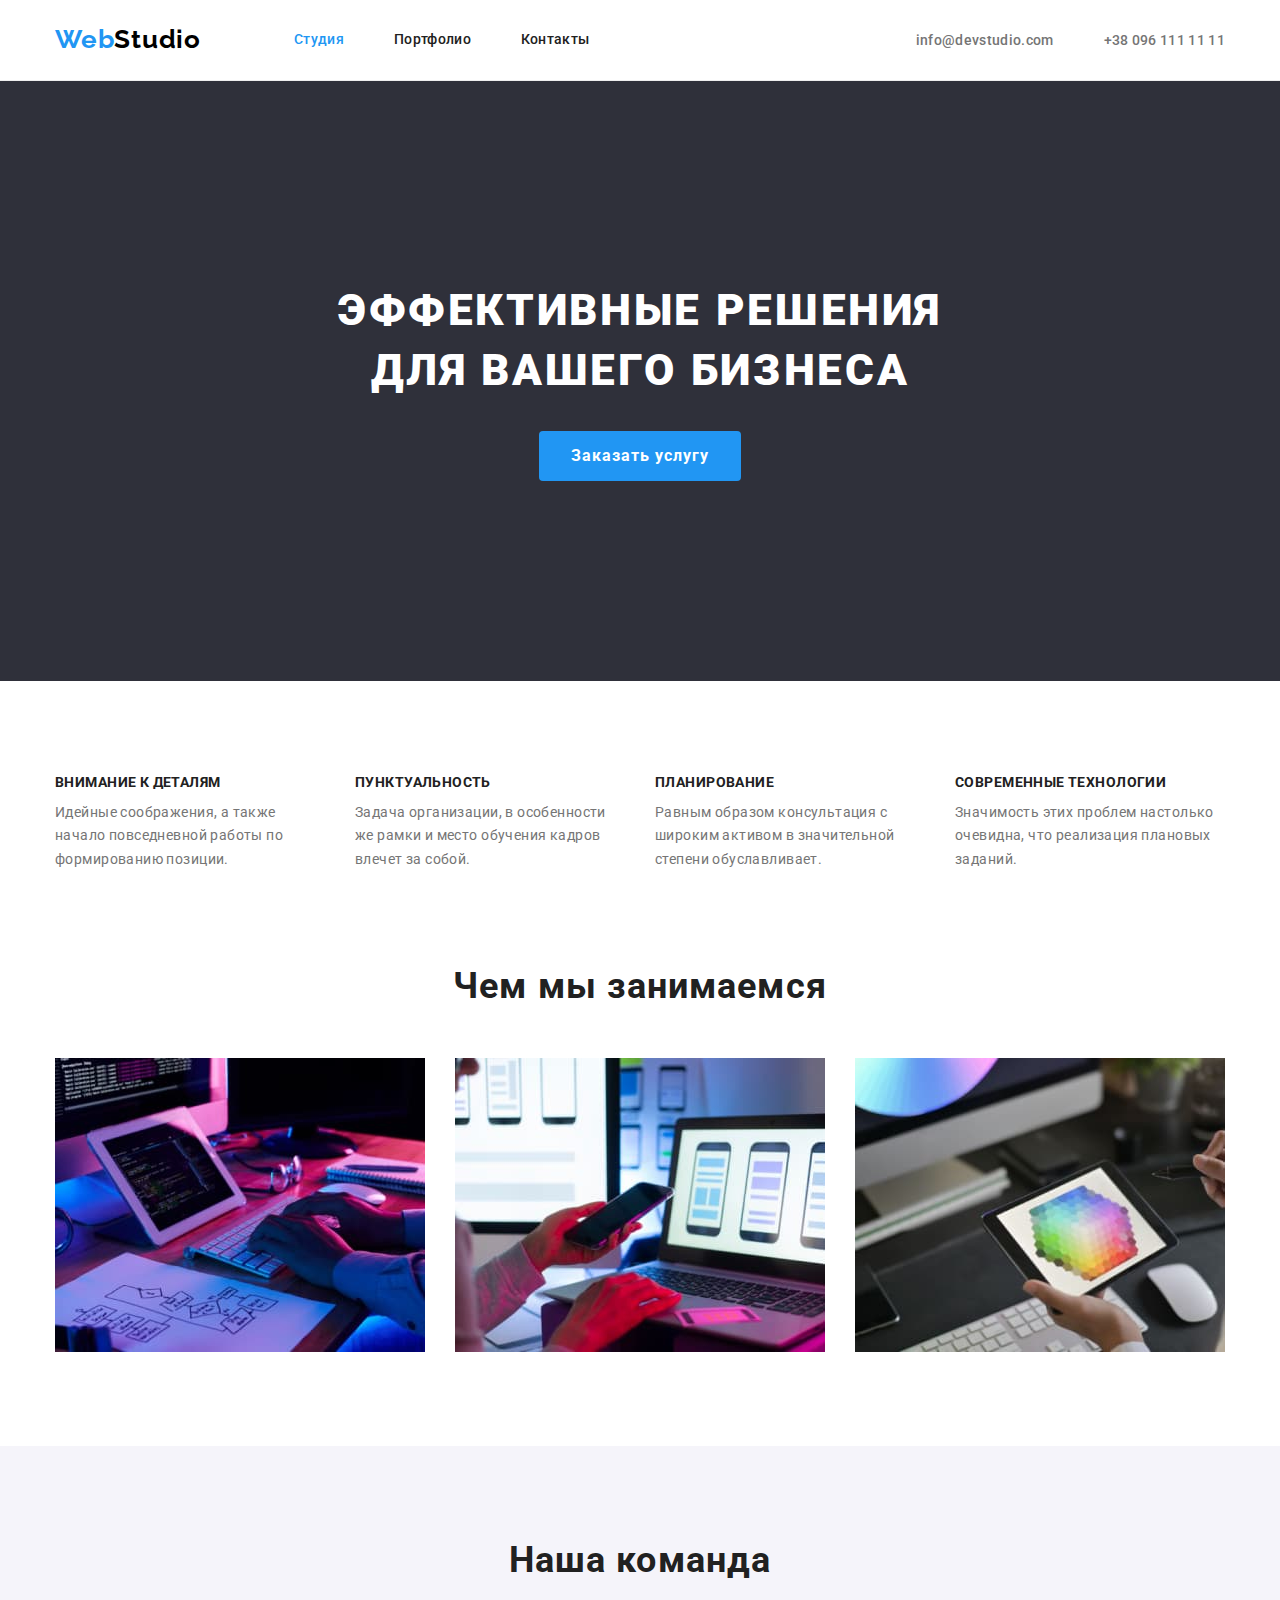
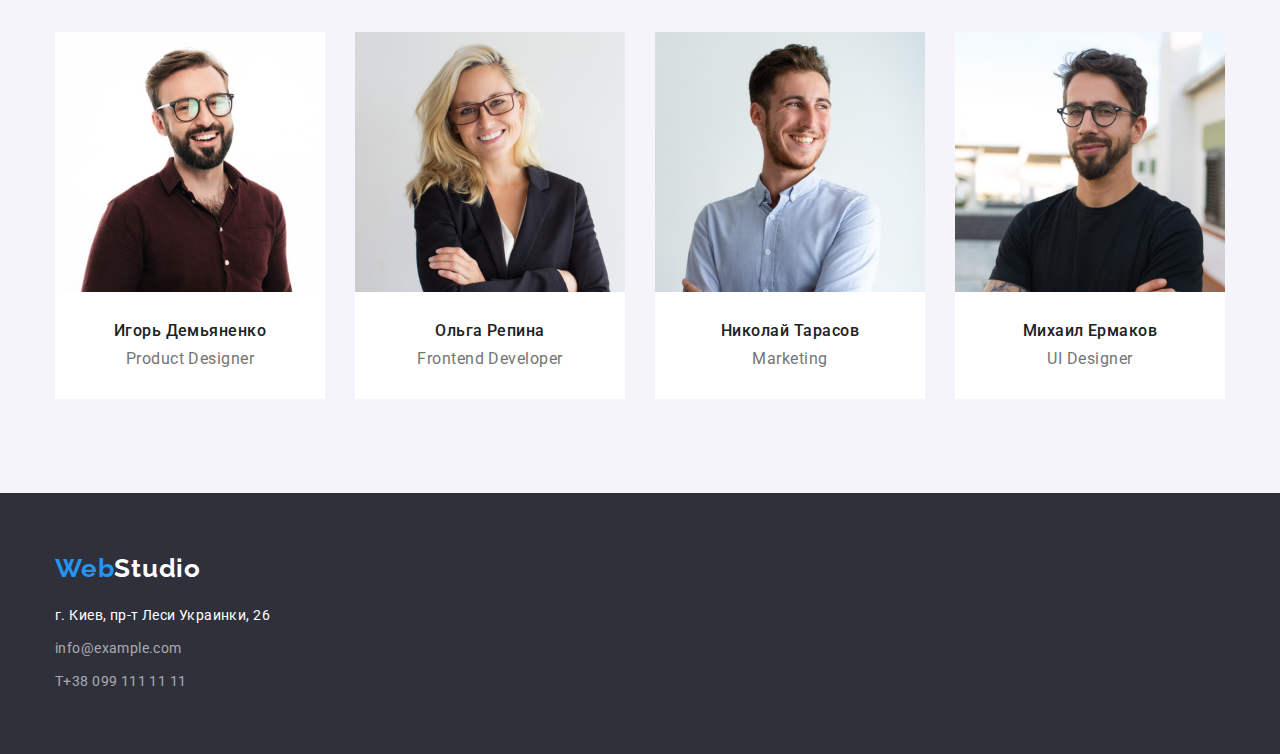
==== index.html @ 12ffaf76 "new repo" ====
<!DOCTYPE html>
<html lang="ru">
  <head>
    <meta charset="UTF-8" />
    <meta name="viewport" content="width=device-width, initial-scale=1.0" />
    <title>Web Studio (Version 2.1)</title>
    <link
      href="https://fonts.googleapis.com/css2?family=Raleway:wght@700&family=Roboto:wght@400;500;700;900&display=swap"
      rel="stylesheet"
    />
    <link
      rel="stylesheet"
      href="https://cdnjs.cloudflare.com/ajax/libs/modern-normalize/1.1.0/modern-normalize.min.css"
    />
    <link rel="stylesheet" href="css/styles.css" />
  </head>
  <body>
    <header>
      <div class="container page-nav">
        <nav class="main-nav">
          <a href="" class="logo">
            <span class="logo-first" lang="en">Web</span
            ><span class="logo-second" lang="en">Studio</span>
          </a>

          <ul class="site-nav list">
            <li class="item">
              <a href="./index.html" class="link current">Студия</a>
            </li>
            <li class="item">
              <a href="./portfolio.html" class="link">Портфолио</a>
            </li>
            <li class="item"><a href="" class="link">Контакты</a></li>
          </ul>
        </nav>
        <ul class="contacts-list list">
          <li class="item">
            <a href="mailto:info@devstudio.com" class="link"
              >info@devstudio.com</a
            >
          </li>
          <li class="item">
            <a href="tel:+380961111111" class="link">+38 096 111 11 11</a>
          </li>
        </ul>
      </div>
    </header>

    <main>
      <section class="hero">
        <div class="container">
          <h1 class="hero-title">Эффективные решения для вашего бизнеса</h1>
          <button type="button" class="button button-main">
            Заказать услугу
          </button>
        </div>
      </section>

      <section class="section">
        <div class="container">
          <h2 class="features-title visually-hidden">Наши принципы</h2>
          <ul class="features-list list">
            <li class="item">
              <h3 class="title">Внимание к деталям</h3>
              <p class="description">
                Идейные соображения, а также начало повседневной работы по
                формированию позиции.
              </p>
            </li>
            <li class="item">
              <h3 class="title">Пунктуальность</h3>
              <p class="description">
                Задача организации, в особенности же рамки и место обучения
                кадров влечет за собой.
              </p>
            </li>
            <li class="item">
              <h3 class="title">Планирование</h3>
              <p class="description">
                Равным образом консультация с широким активом в значительной
                степени обуславливает.
              </p>
            </li>
            <li class="item">
              <h3 class="title">Современные технологии</h3>
              <p class="description">
                Значимость этих проблем настолько очевидна, что реализация
                плановых заданий.
              </p>
            </li>
          </ul>
        </div>
      </section>

      <section class="section no-padding">
        <div class="container">
          <h2 class="works-title">Чем мы занимаемся</h2>
          <ul class="works-list list">
            <li class="item">
              <img
                src="images/img1.jpg"
                alt="Десктопные приложения"
                width="370"
              />
            </li>
            <li class="item">
              <img
                src="images/img2.jpg"
                alt="Мобильные приложения"
                width="370"
              />
            </li>
            <li class="item">
              <img src="images/img3.jpg" alt="Дизайн" width="370" />
            </li>
          </ul>
        </div>
      </section>

      <section class="section team">
        <div class="container">
          <h2 class="team-title">Наша команда</h2>
          <ul class="team-list list">
            <li class="item">
              <img src="images/img4.jpg" alt="Игорь Демьяненко" width="270" />
              <div class="teamcard">
                <h3 class="title">Игорь Демьяненко</h3>
                <p class="description" lang="en">Product Designer</p>
              </div>
            </li>
            <li class="item">
              <img src="images/img5.jpg" alt="Ольга Репина" width="270" />
              <div class="teamcard">
                <h3 class="title">Ольга Репина</h3>
                <p class="description" lang="en">Frontend Developer</p>
              </div>
            </li>
            <li class="item">
              <img src="images/img6.jpg" alt="Николай Тарасов" width="270" />
              <div class="teamcard">
                <h3 class="title">Николай Тарасов</h3>
                <p class="description" lang="en">Marketing</p>
              </div>
            </li>
            <li class="item">
              <img src="images/img7.jpg" alt="Михаил Ермаков" width="270" />
              <div class="teamcard">
                <h3 class="title">Михаил Ермаков</h3>
                <p class="description" lang="en">UI Designer</p>
              </div>
            </li>
          </ul>
        </div>
      </section>
    </main>

    <footer class="footer">
      <div class="container">
        <a href="" class="logo">
          <span class="logo-first" lang="en">Web</span
          ><span class="logo-footer" lang="en">Studio</span>
        </a>

        <address class="address">
          <p>г. Киев, пр-т Леси Украинки, 26</p>
          <ul class="footer-list list">
            <li class="item">
              <a href="mailto:info@example.com" class="link"
                >info@example.com</a
              >
            </li>
            <li class="item">
              <a href="tel:+380991111111" class="link">T+38 099 111 11 11</a>
            </li>
          </ul>
        </address>
      </div>
    </footer>
  </body>
</html>
---- css/styles.css ----
html {
  box-sizing: border-box;
}

*,
*::before,
*::after {
  box-sizing: inherit;
}

:root {
  --primary-text-color: #757575;
  --title-text-color: #212121;
  --accent-color: #2196f3;
  --logo-second-color: #000000;
  --white-color: #ffffff;
  --background-hero-footer: #2f303a;
  --button-background: #f5f4fa;
  --footer-contacts: rgba(255, 255, 255, 0.6);
  --main-button-hover: #118ce8;
  --border-color: #eeeeee;
  --header-line: ##ececec;
}

body {
  margin: 0;

  color: var(--primary-text-color);
  background-color: var(--white-color);
  font-family: "Roboto", sans-serif;
  letter-spacing: 0.02em;
}

img {
  display: block;
}

/*Утилиты*/

.list {
  list-style: none;
  padding: 0;
  margin: 0;
}

.link {
  text-decoration: none;
}

header {
  border-bottom: 1px solid var(--border-color);
}

.container {
  width: 1200px;
  padding-left: 15px;
  padding-right: 15px;
  margin: 0 auto;
}

/*header*/

.logo {
  text-decoration: none;
}

.logo-first {
  font-family: "Raleway", sans-serif;
  font-weight: 700;
  font-size: 26px;
  line-height: 1.2;
  letter-spacing: 0.03em;

  color: var(--accent-color);
}

.logo-second {
  font-family: "Raleway", sans-serif;
  font-weight: 700;
  font-size: 26px;
  line-height: 1.2;
  letter-spacing: 0.03em;

  color: var(--logo-second-color);
}

.logo-footer {
  font-family: "Raleway", sans-serif;
  font-weight: 700;
  font-size: 26px;
  line-height: 1.2;
  letter-spacing: 0.03em;

  color: var(--white-color);
}

/* Site nav*/

.page-nav {
  display: flex;
  align-items: center;
}

.main-nav {
  display: flex;
  align-items: center;
}

.site-nav {
  display: flex;
  margin-left: 93px;
}

.contacts-list {
  display: flex;
  margin-left: auto;
}

.contacts-list .item + .item {
  margin-left: 50px;
}

.site-nav .link {
  display: block;
  padding-top: 32px;
  padding-bottom: 32px;

  color: var(--title-text-color);
  font-weight: 500;
  font-size: 14px;
  line-height: 1.14;
}

.site-nav .item:not(:last-child) {
  margin-right: 50px;
}

.site-nav .link:hover,
.site-nav .link:focus {
  color: var(--accent-color);
}

.site-nav .link.current {
  color: var(--accent-color);
}

.contacts-list .link {
  font-weight: 500;
  font-size: 14px;
  line-height: 1.14;
  color: var(--primary-text-color);
}

.contacts-list .link:hover,
.contacts-list .link:focus {
  color: var(--accent-color);
}

/* hero */

h1,
h2,
h3,
h4,
p {
  margin-top: 0;
  margin-bottom: 0;
}

.hero {
  text-align: center;
  padding-bottom: 200px;
  padding-top: 200px;
  background-color: var(--background-hero-footer);
}

.hero-title {
  margin-bottom: 30px;
  max-width: 700px;
  margin-left: auto;
  margin-right: auto;

  font-style: normal;
  font-weight: 900;
  font-size: 44px;
  line-height: 1.36;
  letter-spacing: 0.06em;
  text-transform: uppercase;
  color: var(--white-color);
}

.visually-hidden {
  position: absolute;
  width: 1px;
  height: 1px;
  margin: -1px;
  border: 0;
  padding: 0;

  white-space: nowrap;
  clip-path: inset(100%);
  clip: rect(0 0 0 0);
  overflow: hidden;
}

.works-title,
.team-title {
  margin-bottom: 50px;

  font-weight: 700;
  font-size: 36px;
  line-height: 1.16;
  text-align: center;
  letter-spacing: 0.03em;
  color: var(--title-text-color);
}

.features-list {
  display: flex;
  flex-wrap: wrap;
}

.features-list .item {
  width: 270px;
}

.features-list .item:not(:last-child) {
  margin-right: 30px;
}

.features-list .title {
  margin-bottom: 10px;

  font-weight: 700;
  font-size: 14px;
  line-height: 1.14;
  letter-spacing: 0.03em;
  text-transform: uppercase;
  color: var(--title-text-color);
}

.features-list .description {
  font-size: 14px;
  line-height: 1.7;
  letter-spacing: 0.03em;
}

.works-list {
  display: flex;
}

.works-list .item:not(:last-child) {
  margin-right: 30px;
}

.section {
  padding-top: 94px;
  padding-bottom: 94px;
}

.section.no-padding {
  padding-top: 0px;
  padding-bottom: 94px;
}

.section.team {
  background-color: var(--button-background);
}

.team-list {
  display: flex;
  flex-wrap: wrap;
}

.team-list .item:not(:last-child) {
  margin-right: 30px;
}

.team-list .title {
  margin-bottom: 10px;

  font-weight: 500;
  font-size: 16px;
  line-height: 1.18;
  text-align: center;
  letter-spacing: 0.03em;

  color: var(--title-text-color);
}

.team-list .description {
  font-size: 16px;
  line-height: 1.18;
  text-align: center;
  letter-spacing: 0.03em;
}

.team-list .item {
  width: 270px;

  background-color: var(--white-color);
}

.teamcard {
  padding-top: 30px;
  padding-bottom: 30px;
  padding-left: 20px;
  padding-right: 20px;
}

.menu {
  display: flex;
  justify-content: center;
  margin-bottom: 50px;
}

.menu > .item:not(:last-child) {
  margin-right: 8px;
}

.projects-list {
  display: flex;
  flex-wrap: wrap;
}

.project-name {
  border: 1px solid var(--border-color);
  border-top: none;
}

.projects-list .item {
  width: 370px;
  margin-right: 30px;
  margin-bottom: 30px;
}

.projects-list > .item:nth-child(3n) {
  margin-right: 0;
}

.projects-list .item:nth-last-child(-n + 3) {
  margin-bottom: 0;
}

.projects-list .title {
  margin-bottom: 4px;

  font-weight: 700;
  font-size: 18px;
  line-height: 2;
  letter-spacing: 0.06em;

  color: var(--title-text-color);
}

.projects-list .description {
  font-size: 16px;
  line-height: 1.88;
  letter-spacing: 0.03em;
  color: var(--primary-text-color);
}

.project-name {
  padding: 20px 24px;
}

.button {
  font-family: inherit;
  cursor: pointer;
}

.button-main {
  padding: 10px 32px;
  border-radius: 4px;
  border: 0;
  min-width: 200px;

  text-align: center;
  font-weight: 700;
  font-size: 16px;
  line-height: 1.88;
  letter-spacing: 0.06em;

  background-color: var(--accent-color);
  color: var(--white-color);
}

.button-main:hover,
.button-main:focus {
  background-color: var(--main-button-hover);
}

.button-portfolio {
  display: inline-block;
  padding: 6px 22px;
  border-radius: 4px;
  border: 0;
  text-align: center;

  font-weight: 500;
  font-size: 16px;
  line-height: 1.63;
  letter-spacing: 0.03em;

  background-color: var(--button-background);
  color: var(--title-text-color);
}

.button-portfolio:hover,
.button-portfolio:focus {
  background-color: var(--accent-color);
  color: var(--white-color);
}

.footer {
  padding-top: 60px;
  padding-bottom: 60px;

  background-color: var(--background-hero-footer);
}

.address {
  margin-top: 20px;

  font-style: normal;
  font-size: 14px;
  line-height: 1.7;
  letter-spacing: 0.03em;
  color: var(--white-color);
}

.footer-list .link {
  font-style: normal;
  font-size: 14px;
  line-height: 1.7;
  letter-spacing: 0.03em;
  color: var(--footer-contacts);
}

.footer-list {
  margin-top: 9px;
}

.footer-list > .item:not(:first-child) {
  margin-top: 9px;
}

.footer-list .link:hover,
.footer-list .link:focus {
  color: var(--accent-color);
}
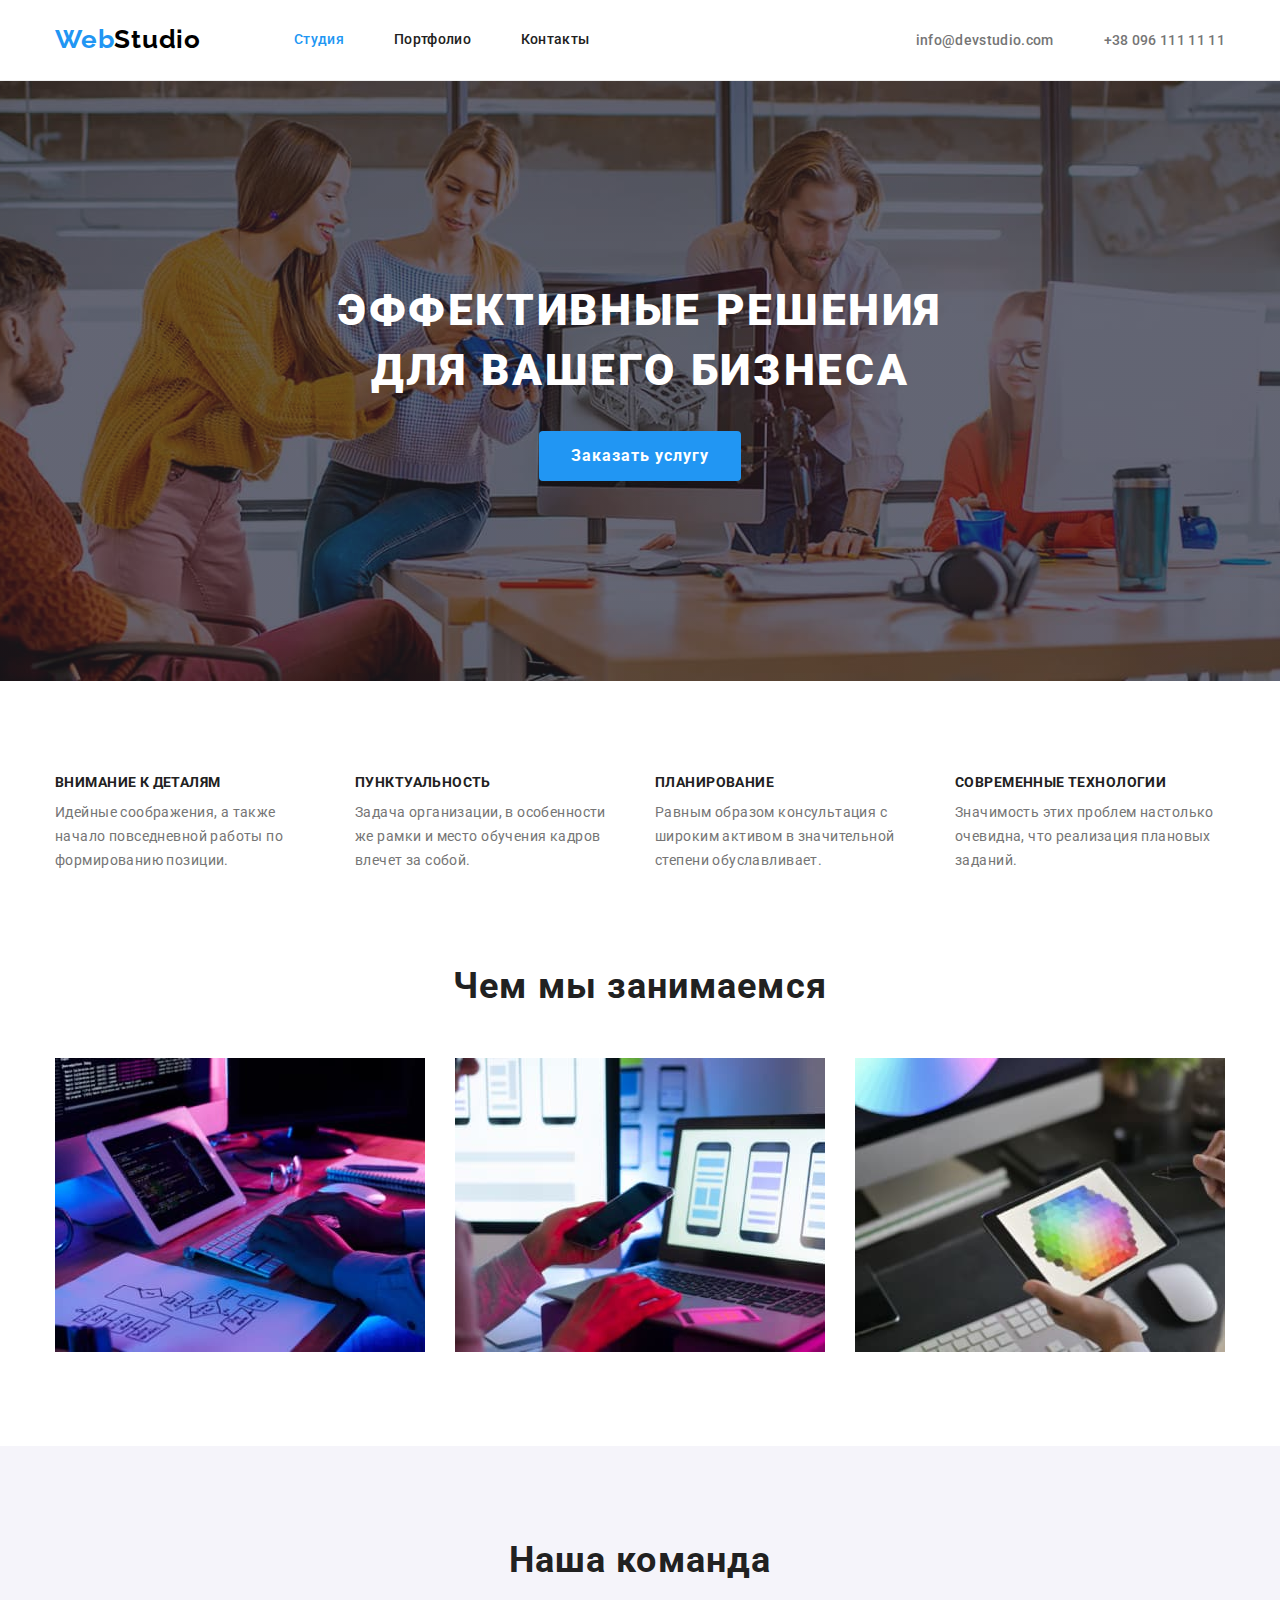
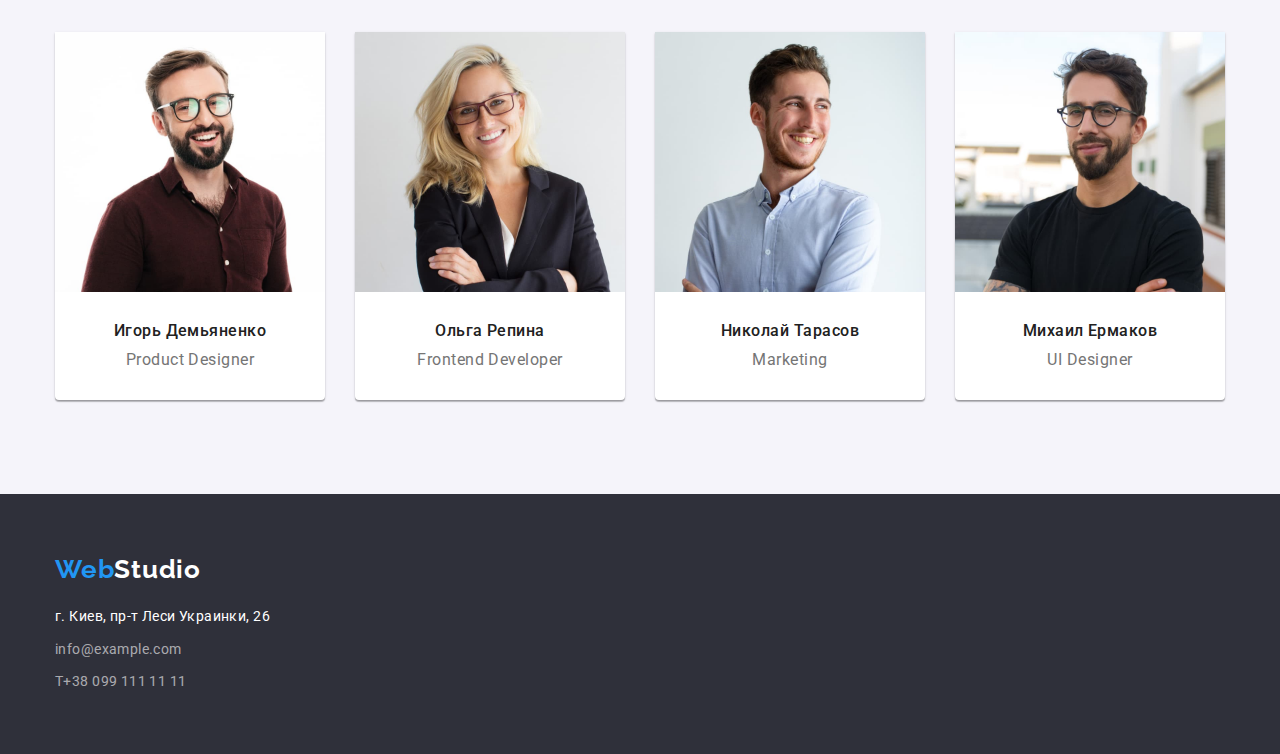
==== commit 3a9cbc33: "Фон героя" ====
--- a/index.html
+++ b/index.html
@@ -47,7 +47,7 @@
     </header>
 
     <main>
-      <section class="hero">
+      <section class="overlay hero">
         <div class="container">
           <h1 class="hero-title">Эффективные решения для вашего бизнеса</h1>
           <button type="button" class="button button-main">
--- a/css/styles.css
+++ b/css/styles.css
@@ -14,7 +14,8 @@
   --accent-color: #2196f3;
   --logo-second-color: #000000;
   --white-color: #ffffff;
-  --background-hero-footer: #2f303a;
+  --background-footer: #2f303a;
+  --background-hero: #c4c4c4;
   --button-background: #f5f4fa;
   --footer-contacts: rgba(255, 255, 255, 0.6);
   --main-button-hover: #118ce8;
@@ -171,7 +172,6 @@
   text-align: center;
   padding-bottom: 200px;
   padding-top: 200px;
-  background-color: var(--background-hero-footer);
 }
 
 .hero-title {
@@ -189,6 +189,23 @@
   color: var(--white-color);
 }
 
+/*Overlay */
+.overlay {
+  max-width: 1600px;
+  height: 600px;
+  margin-left: auto;
+  margin-right: auto;
+  background-color: var(--background-hero);
+  background-image: linear-gradient(
+      to right,
+      rgba(47, 48, 58, 0.4),
+      rgba(47, 48, 58, 0.4)
+    ),
+    url(../images/img-background.jpg);
+  background-repeat: no-repeat;
+  background-position: center;
+  background-size: cover;
+}
 .visually-hidden {
   position: absolute;
   width: 1px;
@@ -297,8 +314,10 @@
 
 .team-list .item {
   width: 270px;
-
+  box-shadow: 0px 1px 3px rgba(0, 0, 0, 0.12), 0px 1px 1px rgba(0, 0, 0, 0.14),
+    0px 2px 1px rgba(0, 0, 0, 0.2);
   background-color: var(--white-color);
+  border-radius: 0px 0px 4px 4px;
 }
 
 .teamcard {
@@ -334,6 +353,12 @@
   margin-bottom: 30px;
 }
 
+.projects-list .item:hover,
+.projects-list .item:focus {
+  box-shadow: 0px 1px 1px rgba(0, 0, 0, 0.12), 0px 4px 4px rgba(0, 0, 0, 0.06),
+    1px 4px 6px rgba(0, 0, 0, 0.16);
+}
+
 .projects-list > .item:nth-child(3n) {
   margin-right: 0;
 }
@@ -416,7 +441,7 @@
   padding-top: 60px;
   padding-bottom: 60px;
 
-  background-color: var(--background-hero-footer);
+  background-color: var(--background-footer);
 }
 
 .address {
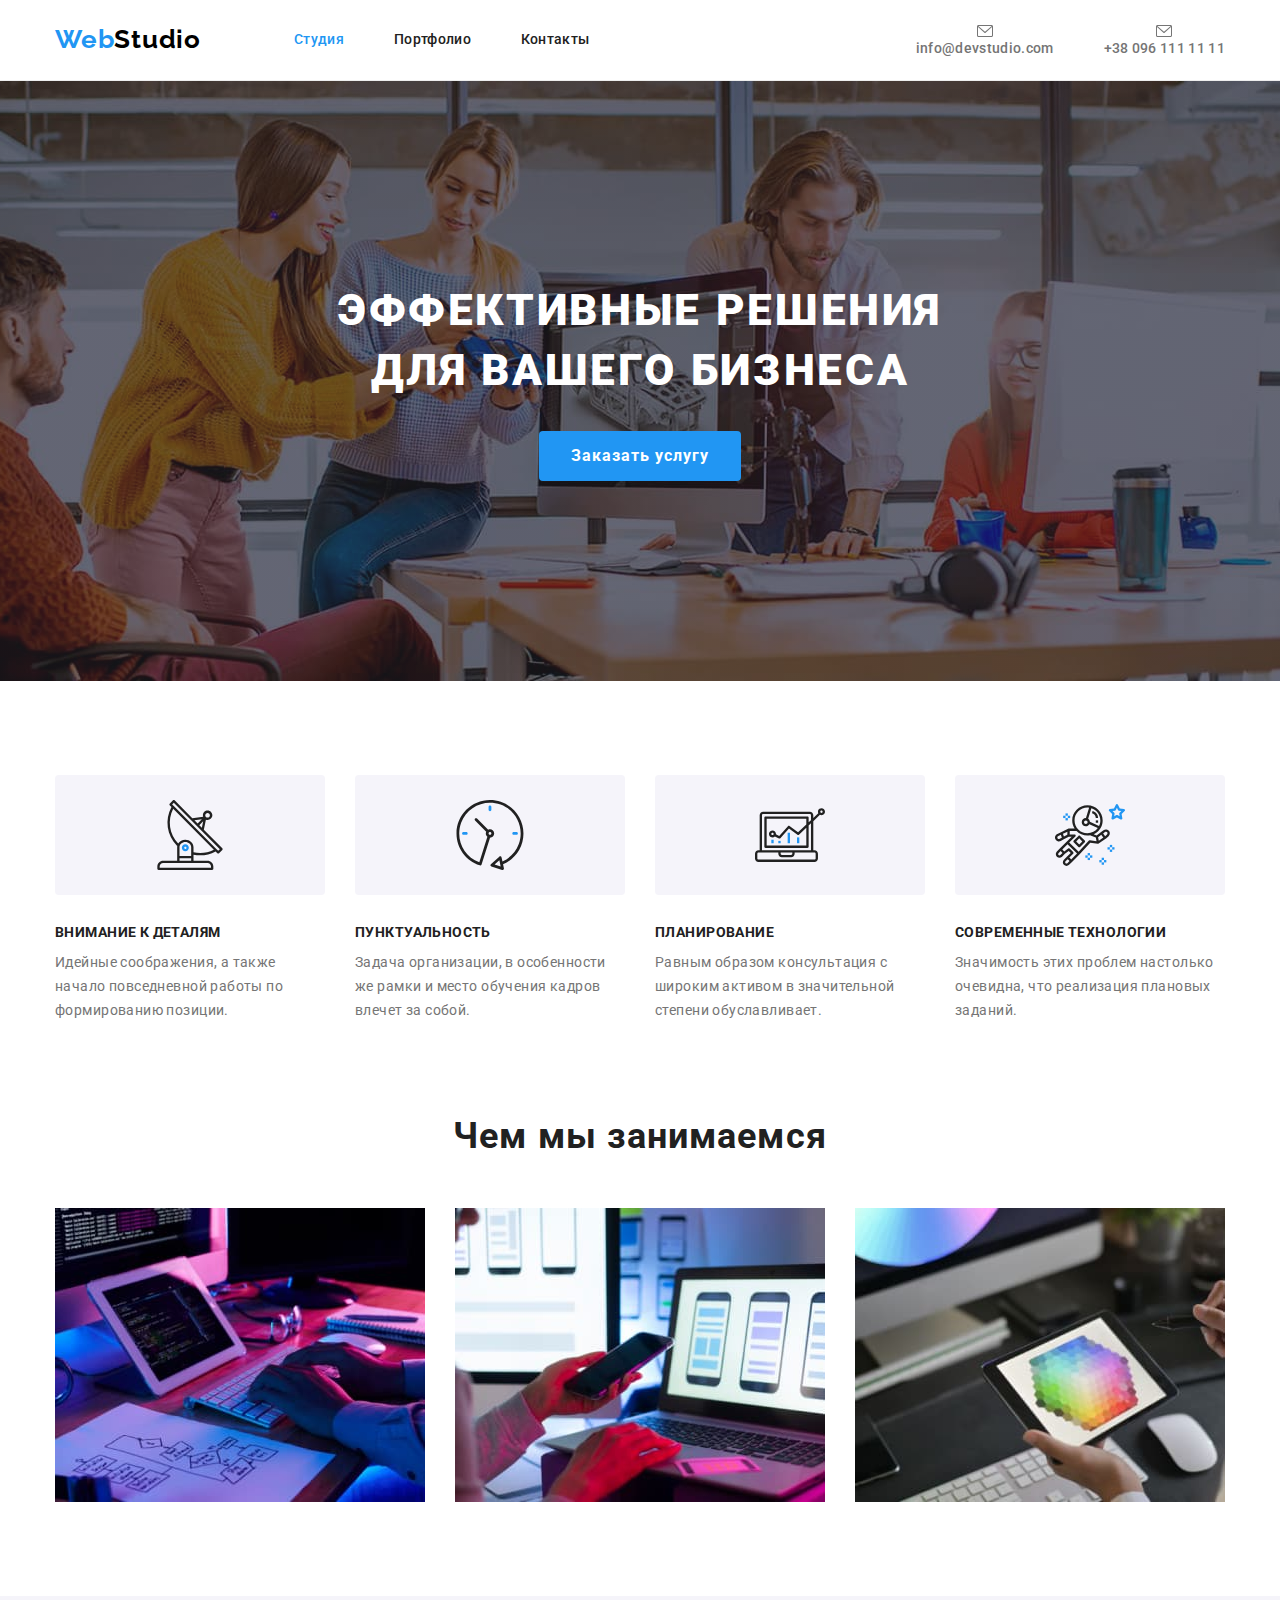
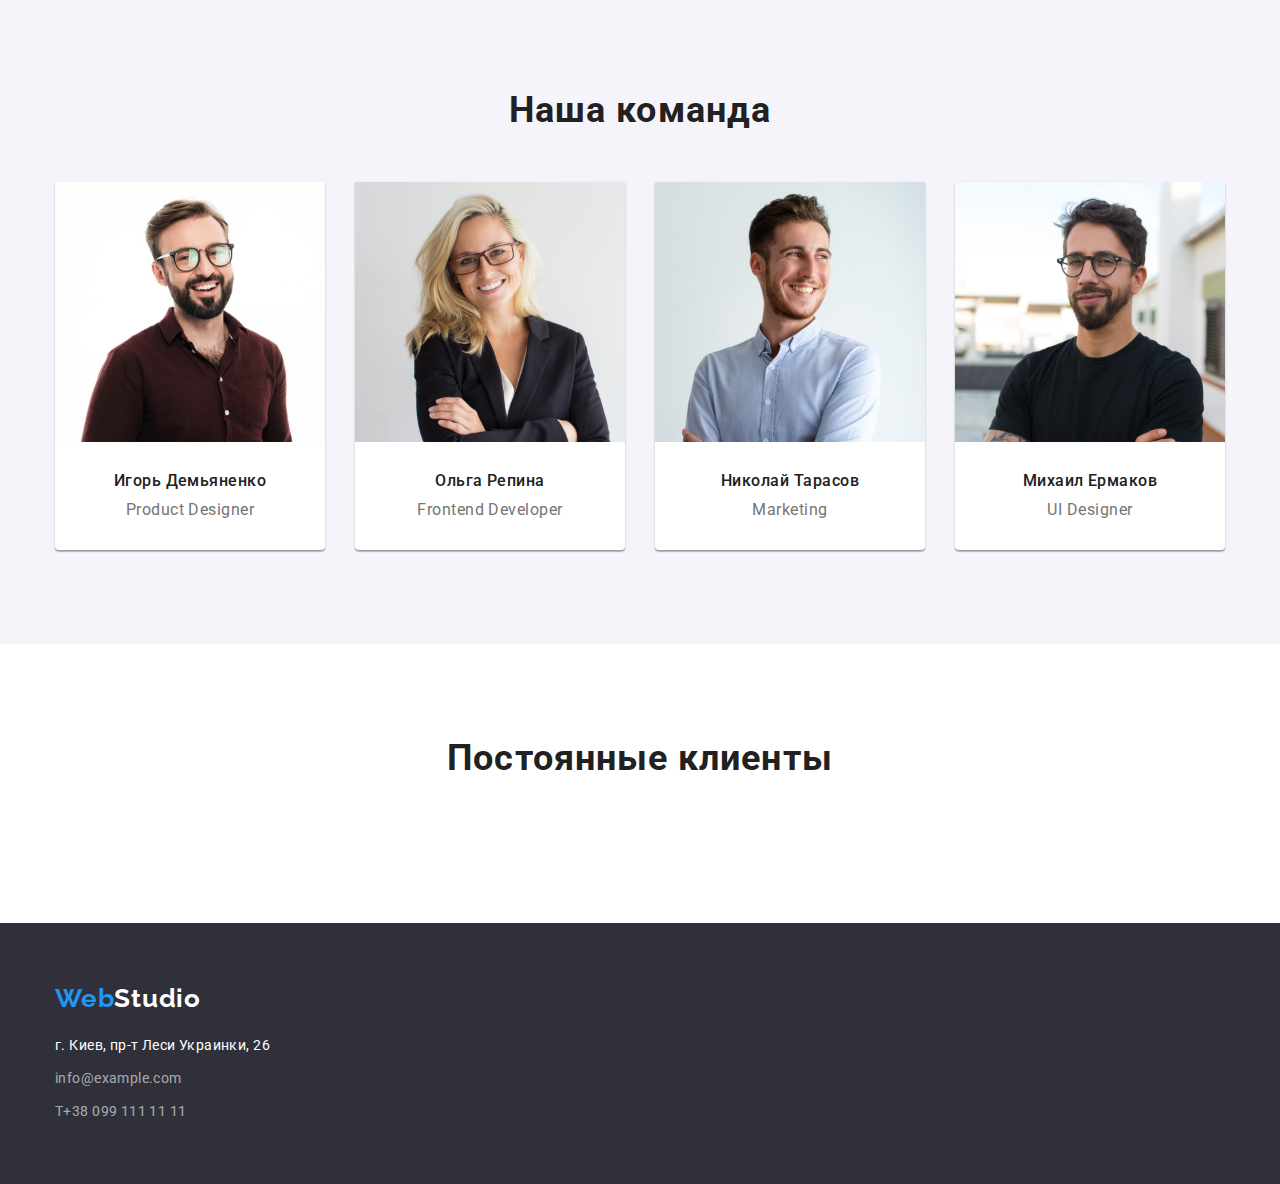
==== commit 876f9180: "svg" ====
--- a/index.html
+++ b/index.html
@@ -35,12 +35,12 @@
         </nav>
         <ul class="contacts-list list">
           <li class="item">
-            <a href="mailto:info@devstudio.com" class="link"
+            <a href="mailto:info@devstudio.com" class="mail-link link"
               >info@devstudio.com</a
             >
           </li>
           <li class="item">
-            <a href="tel:+380961111111" class="link">+38 096 111 11 11</a>
+            <a href="tel:+380961111111" class="phone-link link">+38 096 111 11 11</a>
           </li>
         </ul>
       </div>
@@ -60,28 +60,28 @@
         <div class="container">
           <h2 class="features-title visually-hidden">Наши принципы</h2>
           <ul class="features-list list">
-            <li class="item">
+            <li class="item icon-attention">
               <h3 class="title">Внимание к деталям</h3>
               <p class="description">
                 Идейные соображения, а также начало повседневной работы по
                 формированию позиции.
               </p>
             </li>
-            <li class="item">
+            <li class="item icon-clock">
               <h3 class="title">Пунктуальность</h3>
               <p class="description">
                 Задача организации, в особенности же рамки и место обучения
                 кадров влечет за собой.
               </p>
             </li>
-            <li class="item">
+            <li class="item icon-planning">
               <h3 class="title">Планирование</h3>
               <p class="description">
                 Равным образом консультация с широким активом в значительной
                 степени обуславливает.
               </p>
             </li>
-            <li class="item">
+            <li class="item icon-astronaut">
               <h3 class="title">Современные технологии</h3>
               <p class="description">
                 Значимость этих проблем настолько очевидна, что реализация
@@ -152,7 +152,31 @@
           </ul>
         </div>
       </section>
-    </main>
+      <section class="section clients">
+        <div class="container">
+          <h2 class="clients-title">Постоянные клиенты</h2>
+          <ul class="clients-list list">
+            <li class="item">
+              <a href=""><img src="" alt="" /></a>
+            </li>
+            <li class="item">
+              <a href=""><img src="" alt="" /></a>
+            </li>
+            <li class="item">
+              <a href=""><img src="" alt="" /></a>
+            </li>
+            <li class="item">
+              <a href=""><img src="" alt="" /></a>
+            </li>
+            <li class="item">
+              <a href=""><img src="" alt="" /></a>
+            </li>
+            <li class="item">
+              <a href=""><img src="" alt="" /></a>
+            </li>
+          </ul>
+        </div>
+      </section>
 
     <footer class="footer">
       <div class="container">
--- a/css/styles.css
+++ b/css/styles.css
@@ -155,6 +155,21 @@
 .contacts-list .link:hover,
 .contacts-list .link:focus {
   color: var(--accent-color);
+}
+
+.contacts-list .link::before {
+  display: block;
+  align-items: center;
+  content: "";
+  height: 16px;
+  background-image: url(../images/envelope.svg);
+  background-size: content;
+  background-repeat: no-repeat;
+  background-position: center;
+}
+
+.mail-link:before {
+  background-image: url(../images/envelope.svg);
 }
 
 /* hero */
@@ -206,6 +221,7 @@
   background-position: center;
   background-size: cover;
 }
+
 .visually-hidden {
   position: absolute;
   width: 1px;
@@ -221,7 +237,8 @@
 }
 
 .works-title,
-.team-title {
+.team-title,
+.clients-title {
   margin-bottom: 50px;
 
   font-weight: 700;
@@ -247,6 +264,7 @@
 
 .features-list .title {
   margin-bottom: 10px;
+  margin-top: 30px;
 
   font-weight: 700;
   font-size: 14px;
@@ -260,6 +278,33 @@
   font-size: 14px;
   line-height: 1.7;
   letter-spacing: 0.03em;
+}
+
+.features-list .item::before {
+  display: block;
+  content: "";
+  height: 120px;
+  background-size: content;
+  background-repeat: no-repeat;
+  background-position: center;
+  border-radius: 4px;
+
+  background-color: var(--button-background);
+}
+
+.icon-attention::before {
+  background-image: url(../images/antenna.svg);
+}
+.icon-clock::before {
+  background-image: url(../images/clock.svg);
+}
+
+.icon-planning::before {
+  background-image: url(../images/diagram.svg);
+}
+
+.icon-astronaut::before {
+  background-image: url(../images/astronaut.svg);
 }
 
 .works-list {
@@ -438,6 +483,9 @@
 }
 
 .footer {
+  max-width: 1600px;
+  margin-left: auto;
+  margin-right: auto;
   padding-top: 60px;
   padding-bottom: 60px;
 
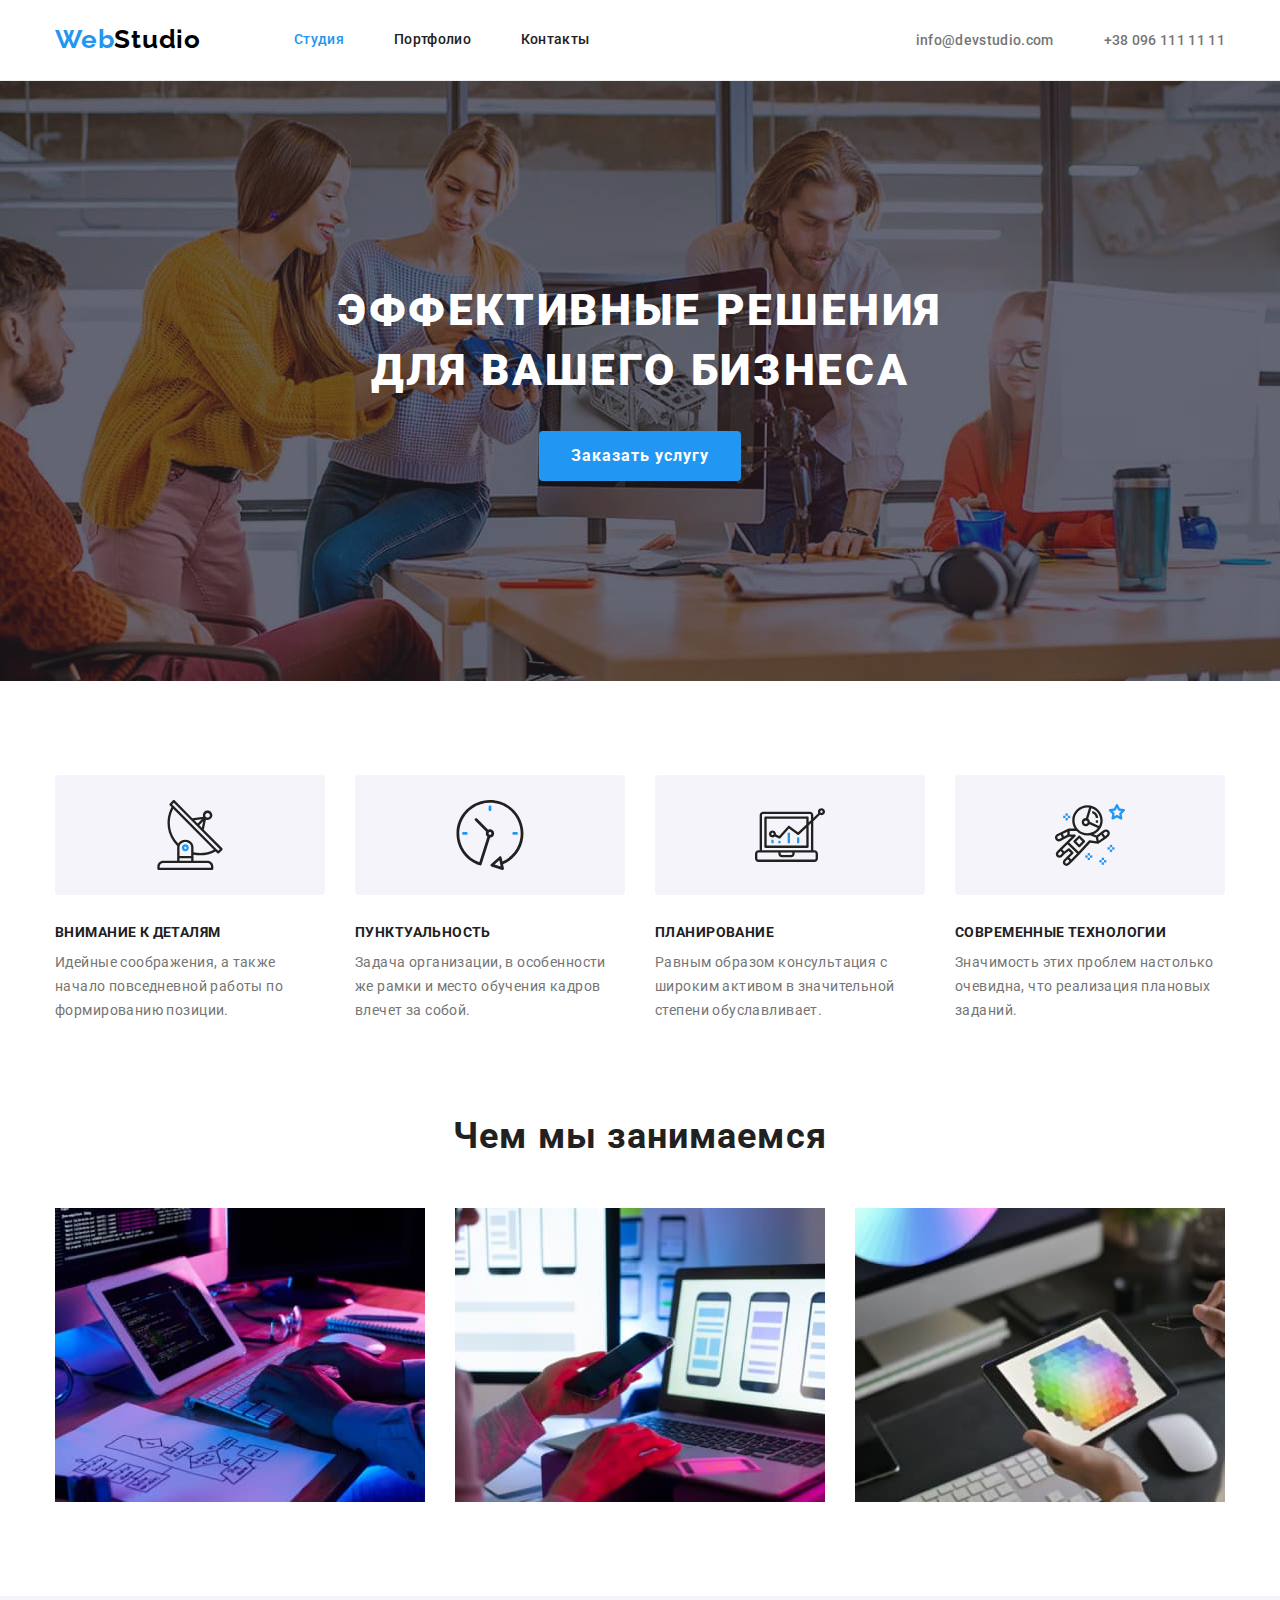
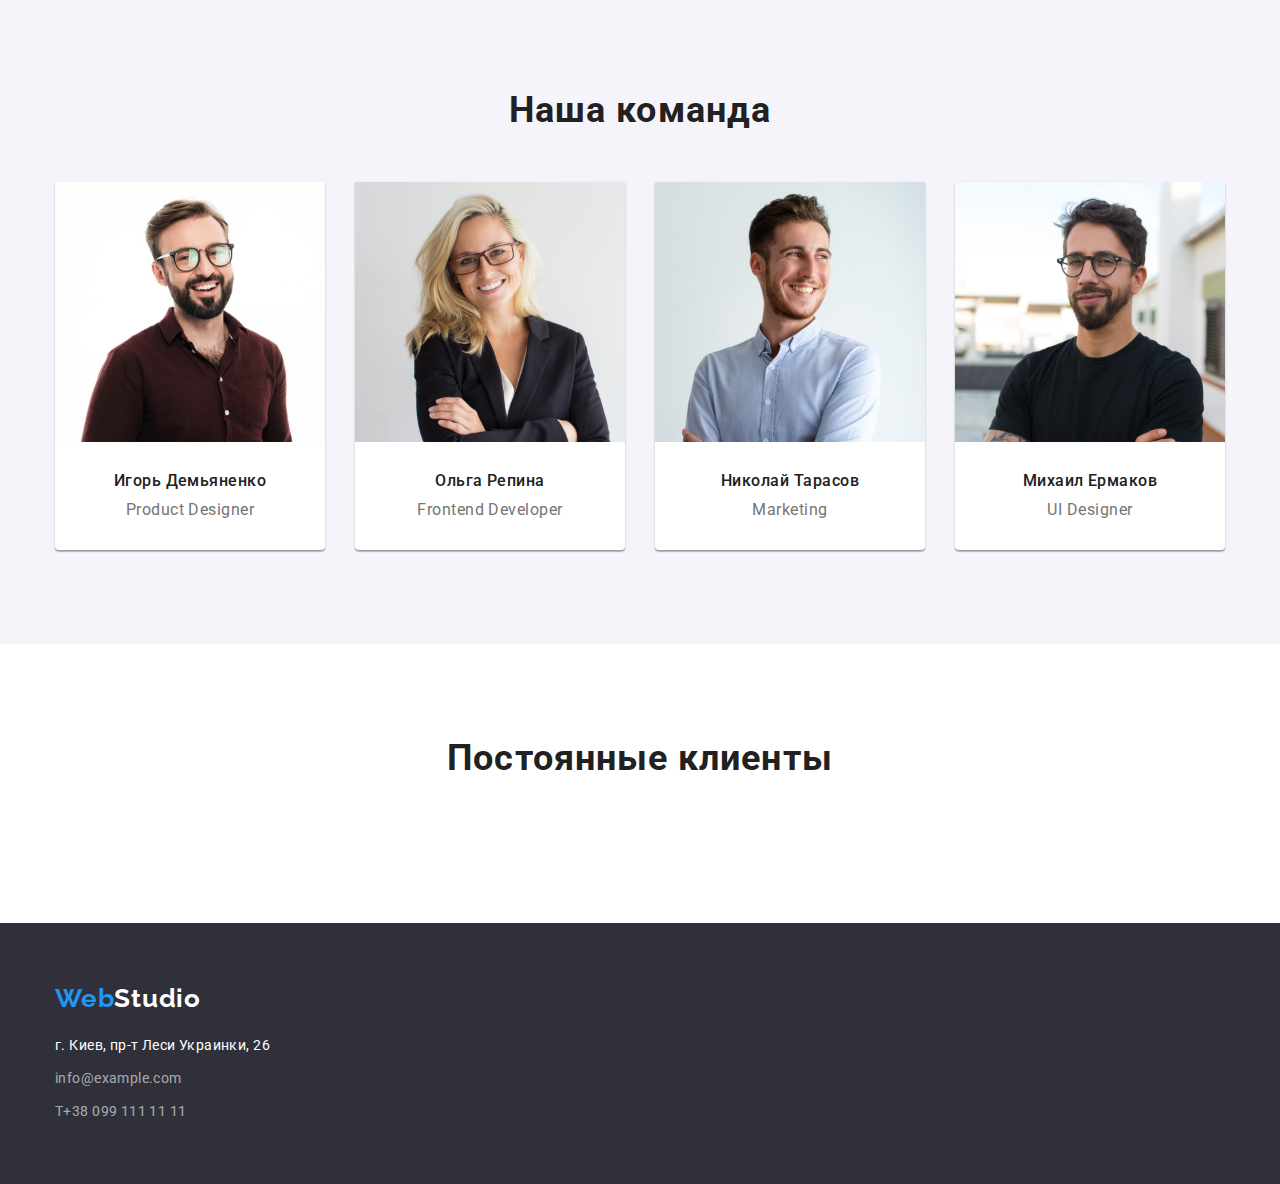
==== commit e3a62e3f: "upd" ====
--- a/index.html
+++ b/index.html
@@ -35,12 +35,12 @@
         </nav>
         <ul class="contacts-list list">
           <li class="item">
-            <a href="mailto:info@devstudio.com" class="mail-link link"
+            <a href="mailto:info@devstudio.com" class=" link"
               >info@devstudio.com</a
             >
           </li>
           <li class="item">
-            <a href="tel:+380961111111" class="phone-link link">+38 096 111 11 11</a>
+            <a href="tel:+380961111111" class="link">+38 096 111 11 11</a>
           </li>
         </ul>
       </div>
--- a/css/styles.css
+++ b/css/styles.css
@@ -155,21 +155,6 @@
 .contacts-list .link:hover,
 .contacts-list .link:focus {
   color: var(--accent-color);
-}
-
-.contacts-list .link::before {
-  display: block;
-  align-items: center;
-  content: "";
-  height: 16px;
-  background-image: url(../images/envelope.svg);
-  background-size: content;
-  background-repeat: no-repeat;
-  background-position: center;
-}
-
-.mail-link:before {
-  background-image: url(../images/envelope.svg);
 }
 
 /* hero */
@@ -327,6 +312,9 @@
 
 .section.team {
   background-color: var(--button-background);
+  max-width: 1600px;
+  margin-left: auto;
+  margin-right: auto;
 }
 
 .team-list {
@@ -480,6 +468,12 @@
 .button-portfolio:focus {
   background-color: var(--accent-color);
   color: var(--white-color);
+  box-shadow: 0px 3px 1px rgba(0, 0, 0, 0.1), 0px 1px 2px rgba(0, 0, 0, 0.08),
+    0px 2px 2px rgba(0, 0, 0, 0.12);
+}
+
+.button-portfolio:focus {
+  outline: none;
 }
 
 .footer {
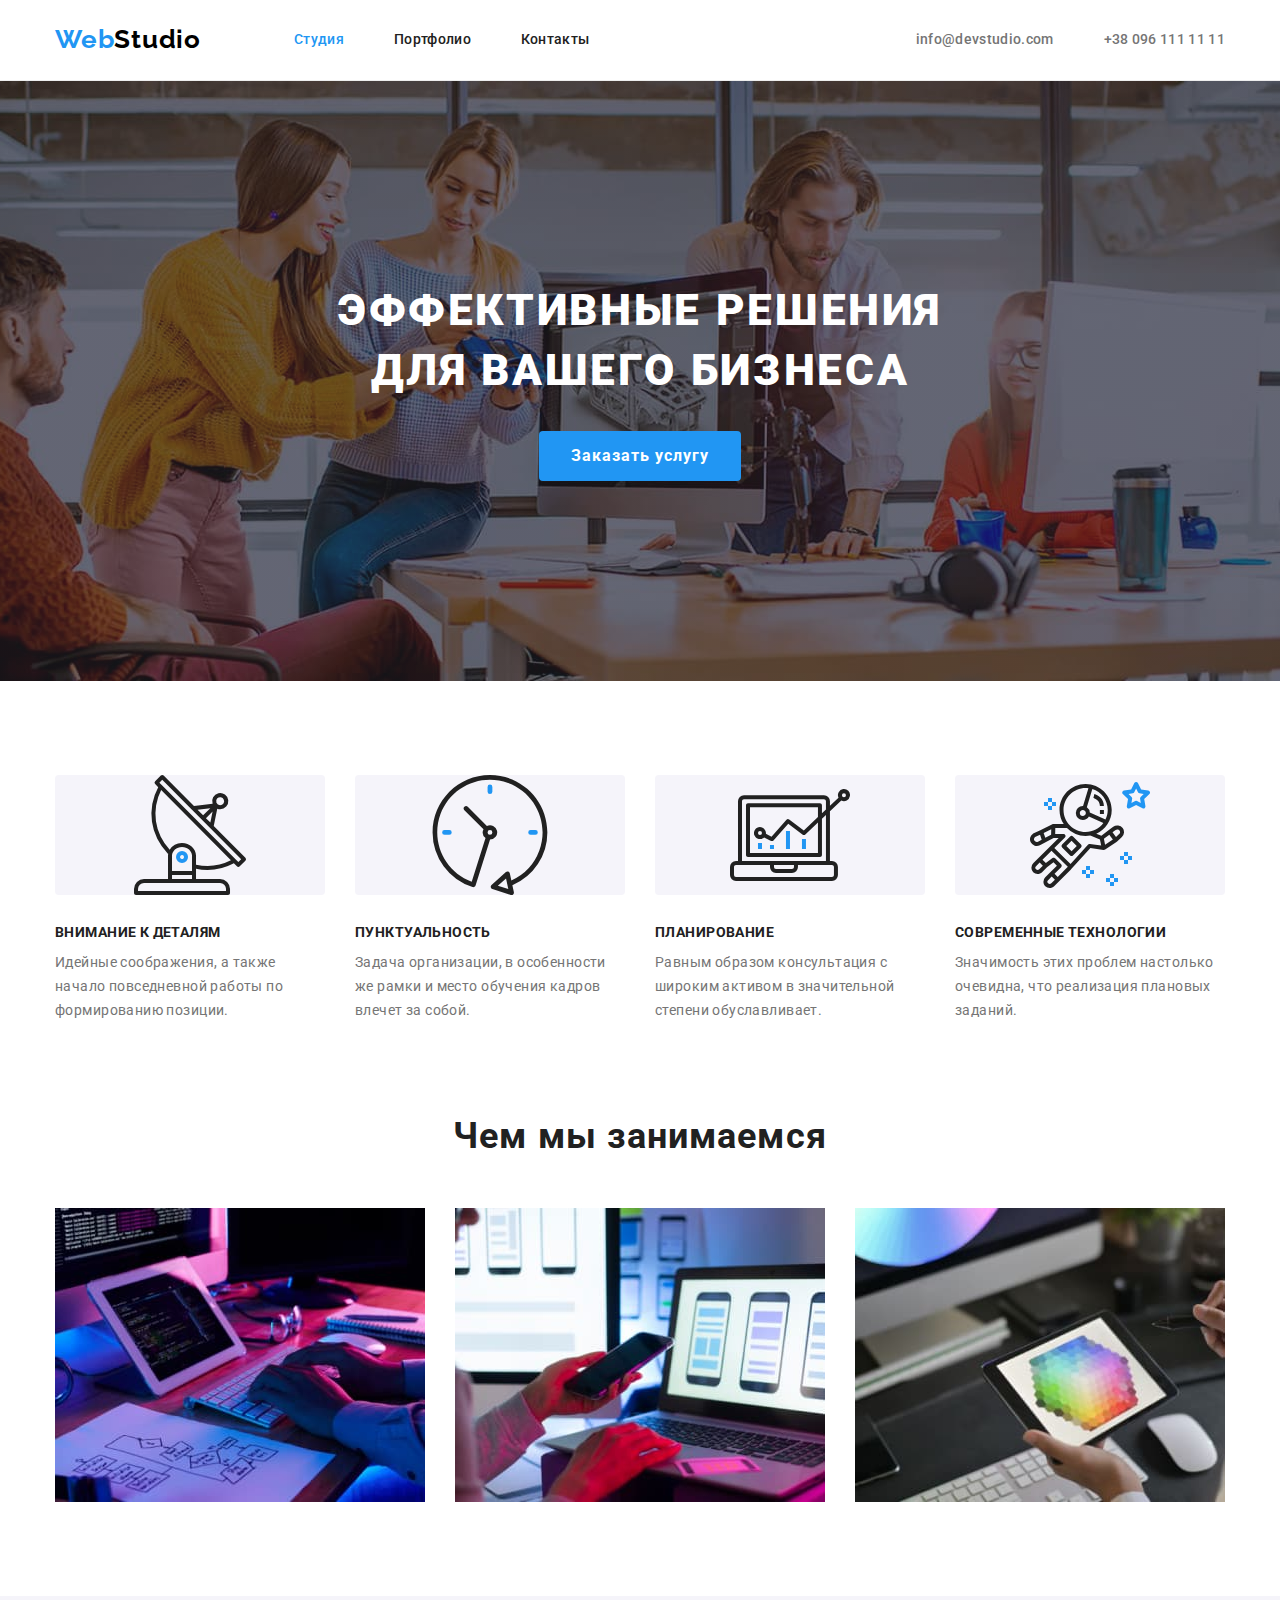
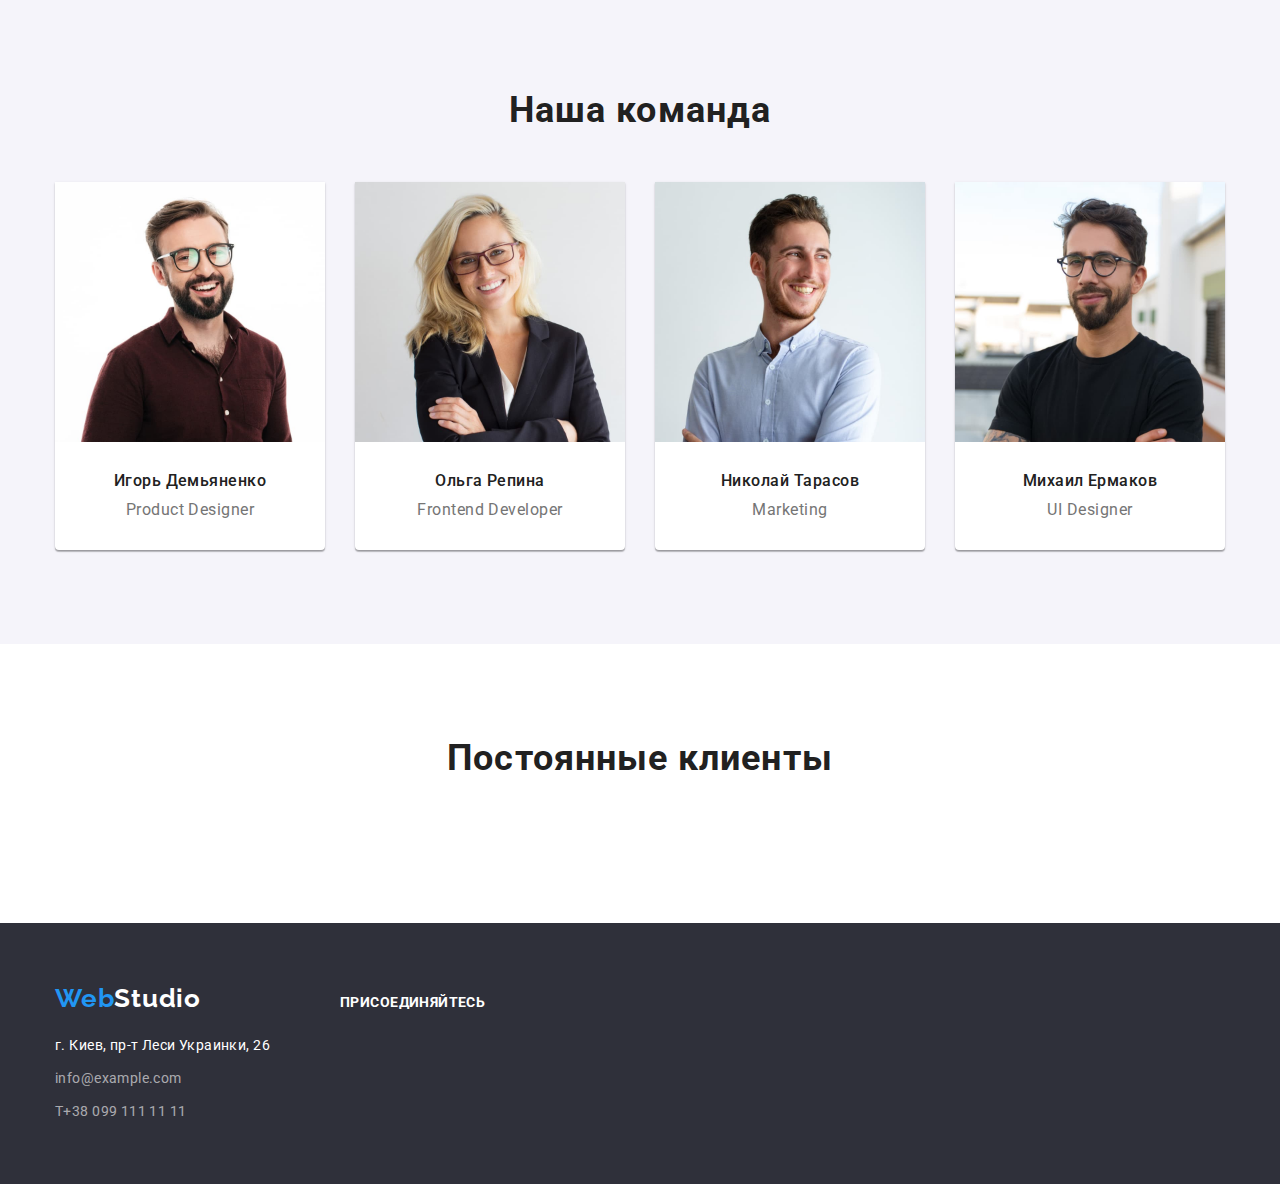
==== commit 74923324: "sprite svg" ====
--- a/index.html
+++ b/index.html
@@ -35,12 +35,14 @@
         </nav>
         <ul class="contacts-list list">
           <li class="item">
-            <a href="mailto:info@devstudio.com" class=" link"
+            <a href="mailto:info@devstudio.com" class="mail-link link"
               >info@devstudio.com</a
             >
           </li>
           <li class="item">
-            <a href="tel:+380961111111" class="link">+38 096 111 11 11</a>
+            <a href="tel:+380961111111" class="phone-link link"
+              >+38 096 111 11 11</a
+            >
           </li>
         </ul>
       </div>
@@ -177,27 +179,39 @@
           </ul>
         </div>
       </section>
+    </main>
 
     <footer class="footer">
-      <div class="container">
-        <a href="" class="logo">
-          <span class="logo-first" lang="en">Web</span
-          ><span class="logo-footer" lang="en">Studio</span>
-        </a>
-
-        <address class="address">
-          <p>г. Киев, пр-т Леси Украинки, 26</p>
-          <ul class="footer-list list">
-            <li class="item">
-              <a href="mailto:info@example.com" class="link"
-                >info@example.com</a
-              >
-            </li>
-            <li class="item">
-              <a href="tel:+380991111111" class="link">T+38 099 111 11 11</a>
-            </li>
-          </ul>
-        </address>
+      <div class="footer-container container">
+        <div class="address-container">
+          <a href="" class="logo">
+            <span class="logo-first" lang="en">Web</span
+            ><span class="logo-footer" lang="en">Studio</span>
+          </a>
+
+          <address class="address">
+            <p>г. Киев, пр-т Леси Украинки, 26</p>
+            <ul class="footer-list list">
+              <li class="item">
+                <a href="mailto:info@example.com" class="link"
+                  >info@example.com</a
+                >
+              </li>
+              <li class="item">
+                <a href="tel:+380991111111" class="link">T+38 099 111 11 11</a>
+              </li>
+            </ul>
+          </address>
+        </div>
+        <div class="media-container">
+          <p class="media-text">Присоединяйтесь</p>
+          <ul class="social-media list">
+            <li class="instagram"><a href=""></a></li>
+            <li class="twitter"><a href=""></a></li>
+            <li class="facebook"><a href=""></a></li>
+            <li class="linkedin"><a href=""></a></li>
+          </ul>
+        </div>
       </div>
     </footer>
   </body>
--- a/css/styles.css
+++ b/css/styles.css
@@ -155,6 +155,23 @@
 .contacts-list .link:hover,
 .contacts-list .link:focus {
   color: var(--accent-color);
+}
+
+.mail-link {
+  display: inline-flex;
+  padding-top: 32px;
+  padding-bottom: 32px;
+}
+
+.mail-link::before {
+  content: "";
+  background-image: url(../images/envelope.svg);
+}
+
+.phone-link {
+  display: inline-flex;
+  padding-top: 32px;
+  padding-bottom: 32px;
 }
 
 /* hero */
@@ -386,8 +403,13 @@
   margin-bottom: 30px;
 }
 
-.projects-list .item:hover,
+.projects-list .item:hover {
+  box-shadow: 0px 1px 1px rgba(0, 0, 0, 0.12), 0px 4px 4px rgba(0, 0, 0, 0.06),
+    1px 4px 6px rgba(0, 0, 0, 0.16);
+}
+
 .projects-list .item:focus {
+  outline: none;
   box-shadow: 0px 1px 1px rgba(0, 0, 0, 0.12), 0px 4px 4px rgba(0, 0, 0, 0.06),
     1px 4px 6px rgba(0, 0, 0, 0.16);
 }
@@ -516,3 +538,26 @@
 .footer-list .link:focus {
   color: var(--accent-color);
 }
+
+.media-text {
+  font-weight: 700;
+  font-size: 14px;
+  line-height: 1.14;
+  letter-spacing: 0.03em;
+  text-transform: uppercase;
+
+  color: var(--white-color);
+}
+
+.footer-container {
+  display: flex;
+  align-items: baseline;
+}
+
+.media-container {
+  margin-left: 70px;
+}
+
+.social-media {
+  display: flex;
+}
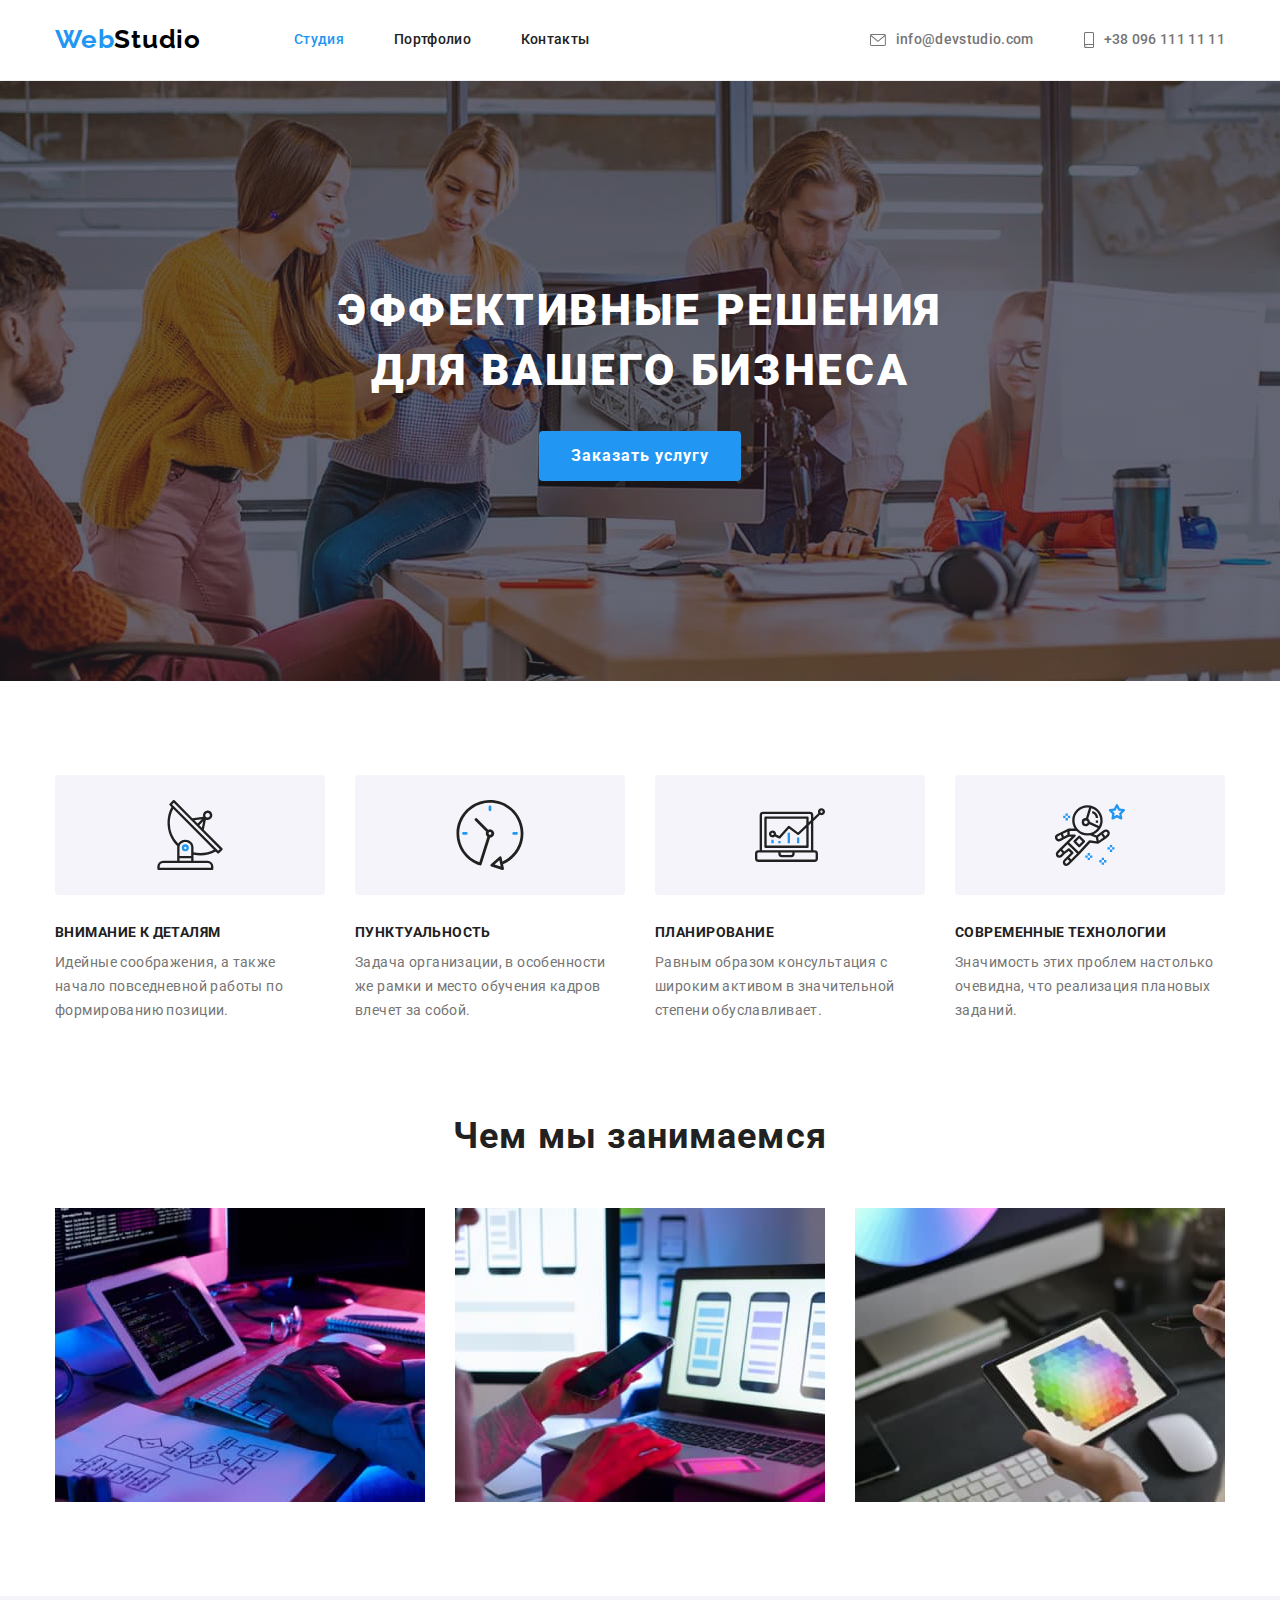
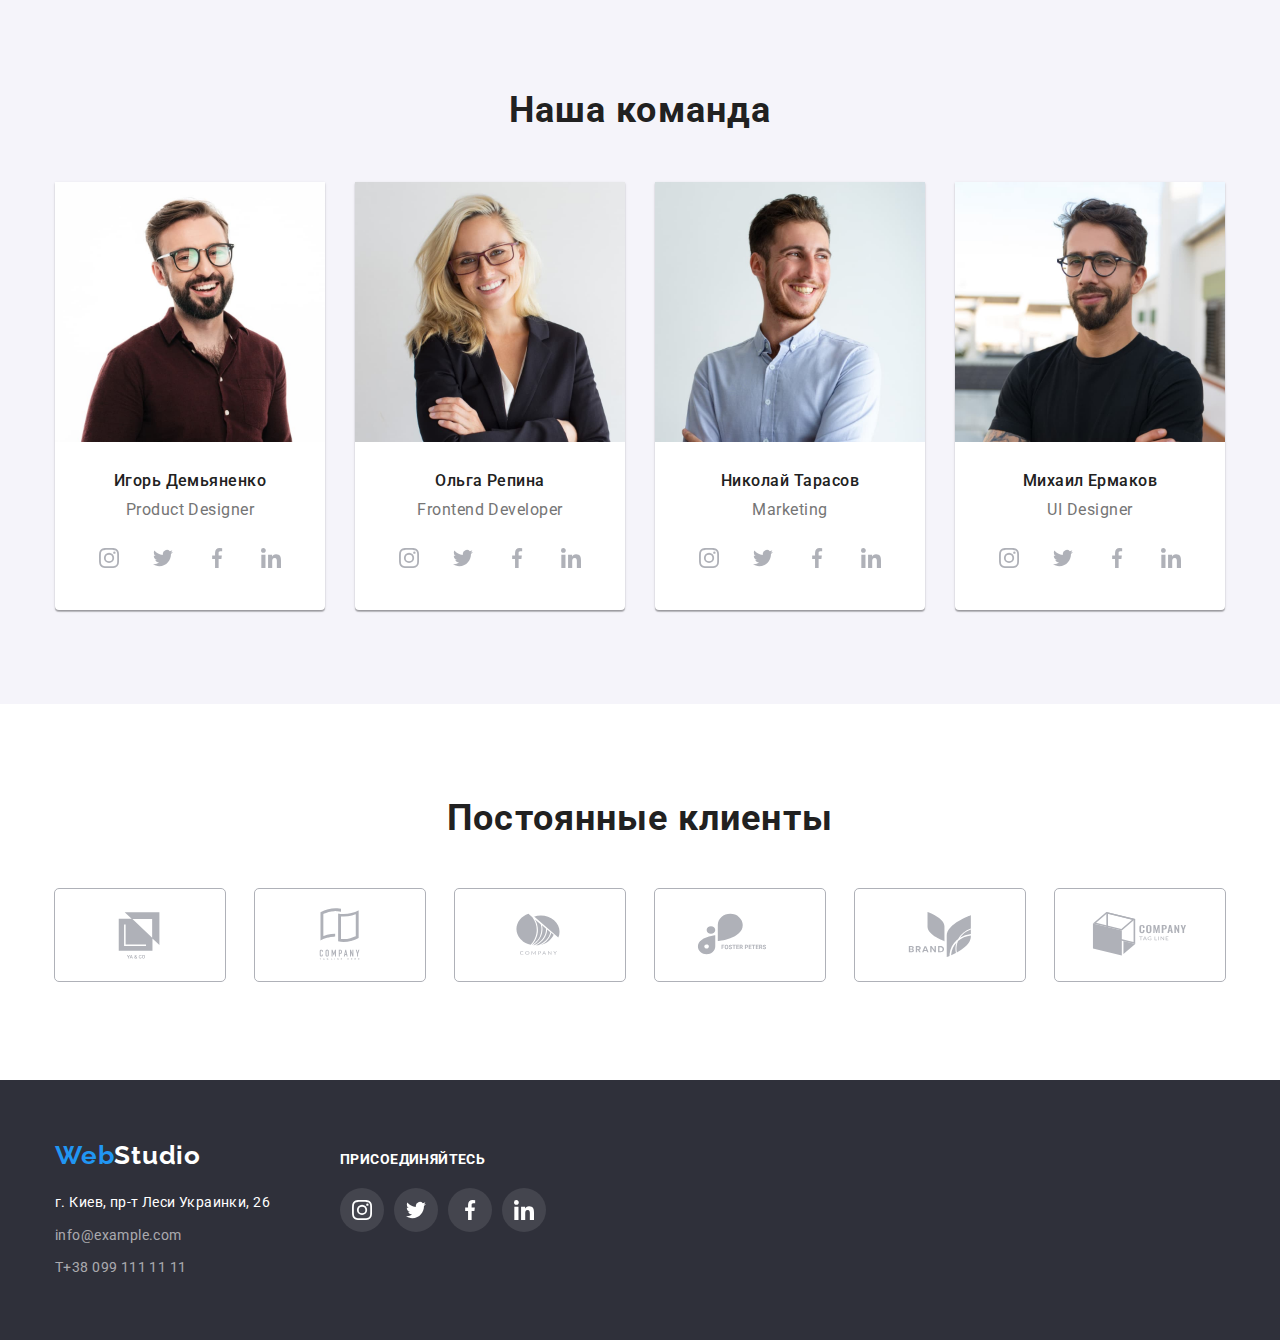
==== commit 9637d488: "svg іконки та ховери" ====
--- a/index.html
+++ b/index.html
@@ -35,13 +35,19 @@
         </nav>
         <ul class="contacts-list list">
           <li class="item">
-            <a href="mailto:info@devstudio.com" class="mail-link link"
-              >info@devstudio.com</a
+            <a href="mailto:info@devstudio.com" class="link">
+              <svg class="contacts-icon" width="16px" height="12px">
+                <use href="./images/sprite.svg#icon-envelope"></use>
+              </svg>
+              info@devstudio.com</a
             >
           </li>
           <li class="item">
-            <a href="tel:+380961111111" class="phone-link link"
-              >+38 096 111 11 11</a
+            <a href="tel:+380961111111" class="link">
+              <svg class="contacts-icon" width="10px" height="16px">
+                <use href="./images/sprite.svg#icon-smartphone"></use>
+              </svg>
+              +38 096 111 11 11</a
             >
           </li>
         </ul>
@@ -62,28 +68,48 @@
         <div class="container">
           <h2 class="features-title visually-hidden">Наши принципы</h2>
           <ul class="features-list list">
-            <li class="item icon-attention">
+            <li class="item">
+              <div class="features-box">
+                <svg class="features-icon">
+                  <use href="./images/sprite.svg#icon-antenna"></use>
+                </svg>
+              </div>
               <h3 class="title">Внимание к деталям</h3>
               <p class="description">
                 Идейные соображения, а также начало повседневной работы по
                 формированию позиции.
               </p>
             </li>
-            <li class="item icon-clock">
+            <li class="item">
+              <div class="features-box">
+                <svg class="features-icon">
+                  <use href="./images/sprite.svg#icon-clock"></use>
+                </svg>
+              </div>
               <h3 class="title">Пунктуальность</h3>
               <p class="description">
                 Задача организации, в особенности же рамки и место обучения
                 кадров влечет за собой.
               </p>
             </li>
-            <li class="item icon-planning">
+            <li class="item">
+              <div class="features-box">
+                <svg class="features-icon">
+                  <use href="./images/sprite.svg#icon-diagram"></use>
+                </svg>
+              </div>
               <h3 class="title">Планирование</h3>
               <p class="description">
                 Равным образом консультация с широким активом в значительной
                 степени обуславливает.
               </p>
             </li>
-            <li class="item icon-astronaut">
+            <li class="item">
+              <div class="features-box">
+                <svg class="features-icon">
+                  <use href="./images/sprite.svg#icon-astronaut"></use>
+                </svg>
+              </div>
               <h3 class="title">Современные технологии</h3>
               <p class="description">
                 Значимость этих проблем настолько очевидна, что реализация
@@ -128,6 +154,36 @@
               <div class="teamcard">
                 <h3 class="title">Игорь Демьяненко</h3>
                 <p class="description" lang="en">Product Designer</p>
+                <ul class="social-media list">
+                  <li class="social-item">
+                    <a href="" class="social-link">
+                      <svg class="social-icon">
+                        <use href="./images/sprite.svg#icon-instagram"></use>
+                      </svg>
+                    </a>
+                  </li>
+                  <li class="social-item">
+                    <a href="" class="social-link">
+                      <svg class="social-icon">
+                        <use href="./images/sprite.svg#icon-twitter"></use>
+                      </svg>
+                    </a>
+                  </li>
+                  <li class="social-item">
+                    <a href="" class="social-link">
+                      <svg class="social-icon">
+                        <use href="./images/sprite.svg#icon-facebook"></use>
+                      </svg>
+                    </a>
+                  </li>
+                  <li class="social-item">
+                    <a href="" class="social-link">
+                      <svg class="social-icon">
+                        <use href="./images/sprite.svg#icon-linkedin"></use>
+                      </svg>
+                    </a>
+                  </li>
+                </ul>
               </div>
             </li>
             <li class="item">
@@ -135,6 +191,36 @@
               <div class="teamcard">
                 <h3 class="title">Ольга Репина</h3>
                 <p class="description" lang="en">Frontend Developer</p>
+                <ul class="social-media list">
+                  <li class="social-item">
+                    <a href="" class="social-link">
+                      <svg class="social-icon">
+                        <use href="./images/sprite.svg#icon-instagram"></use>
+                      </svg>
+                    </a>
+                  </li>
+                  <li class="social-item">
+                    <a href="" class="social-link">
+                      <svg class="social-icon">
+                        <use href="./images/sprite.svg#icon-twitter"></use>
+                      </svg>
+                    </a>
+                  </li>
+                  <li class="social-item">
+                    <a href="" class="social-link">
+                      <svg class="social-icon">
+                        <use href="./images/sprite.svg#icon-facebook"></use>
+                      </svg>
+                    </a>
+                  </li>
+                  <li class="social-item">
+                    <a href="" class="social-link">
+                      <svg class="social-icon">
+                        <use href="./images/sprite.svg#icon-linkedin"></use>
+                      </svg>
+                    </a>
+                  </li>
+                </ul>
               </div>
             </li>
             <li class="item">
@@ -142,6 +228,36 @@
               <div class="teamcard">
                 <h3 class="title">Николай Тарасов</h3>
                 <p class="description" lang="en">Marketing</p>
+                <ul class="social-media list">
+                  <li class="social-item">
+                    <a href="" class="social-link">
+                      <svg class="social-icon">
+                        <use href="./images/sprite.svg#icon-instagram"></use>
+                      </svg>
+                    </a>
+                  </li>
+                  <li class="social-item">
+                    <a href="" class="social-link">
+                      <svg class="social-icon">
+                        <use href="./images/sprite.svg#icon-twitter"></use>
+                      </svg>
+                    </a>
+                  </li>
+                  <li class="social-item">
+                    <a href="" class="social-link">
+                      <svg class="social-icon">
+                        <use href="./images/sprite.svg#icon-facebook"></use>
+                      </svg>
+                    </a>
+                  </li>
+                  <li class="social-item">
+                    <a href="" class="social-link">
+                      <svg class="social-icon">
+                        <use href="./images/sprite.svg#icon-linkedin"></use>
+                      </svg>
+                    </a>
+                  </li>
+                </ul>
               </div>
             </li>
             <li class="item">
@@ -149,32 +265,86 @@
               <div class="teamcard">
                 <h3 class="title">Михаил Ермаков</h3>
                 <p class="description" lang="en">UI Designer</p>
+                <ul class="social-media list">
+                  <li class="social-item">
+                    <a href="" class="social-link">
+                      <svg class="social-icon">
+                        <use href="./images/sprite.svg#icon-instagram"></use>
+                      </svg>
+                    </a>
+                  </li>
+                  <li class="social-item">
+                    <a href="" class="social-link">
+                      <svg class="social-icon">
+                        <use href="./images/sprite.svg#icon-twitter"></use>
+                      </svg>
+                    </a>
+                  </li>
+                  <li class="social-item">
+                    <a href="" class="social-link">
+                      <svg class="social-icon">
+                        <use href="./images/sprite.svg#icon-facebook"></use>
+                      </svg>
+                    </a>
+                  </li>
+                  <li class="social-item">
+                    <a href="" class="social-link">
+                      <svg class="social-icon">
+                        <use href="./images/sprite.svg#icon-linkedin"></use>
+                      </svg>
+                    </a>
+                  </li>
+                </ul>
               </div>
             </li>
           </ul>
         </div>
       </section>
-      <section class="section clients">
+      <section class="section">
         <div class="container">
           <h2 class="clients-title">Постоянные клиенты</h2>
           <ul class="clients-list list">
             <li class="item">
-              <a href=""><img src="" alt="" /></a>
-            </li>
-            <li class="item">
-              <a href=""><img src="" alt="" /></a>
-            </li>
-            <li class="item">
-              <a href=""><img src="" alt="" /></a>
-            </li>
-            <li class="item">
-              <a href=""><img src="" alt="" /></a>
-            </li>
-            <li class="item">
-              <a href=""><img src="" alt="" /></a>
-            </li>
-            <li class="item">
-              <a href=""><img src="" alt="" /></a>
+              <a href="" class="clients-link">
+                <svg class="clients-icon">
+                  <use href="./images/sprite.svg#icon-client-one"></use>
+                </svg>
+              </a>
+            </li>
+            <li class="item">
+              <a href="" class="clients-link">
+                <svg class="clients-icon">
+                  <use href="./images/sprite.svg#icon-client-two"></use>
+                </svg>
+              </a>
+            </li>
+            <li class="item">
+              <a href="" class="clients-link">
+                <svg class="clients-icon">
+                  <use href="./images/sprite.svg#icon-client-three"></use>
+                </svg>
+              </a>
+            </li>
+            <li class="item">
+              <a href="" class="clients-link">
+                <svg class="clients-icon">
+                  <use href="./images/sprite.svg#icon-client-four"></use>
+                </svg>
+              </a>
+            </li>
+            <li class="item">
+              <a href="" class="clients-link">
+                <svg class="clients-icon">
+                  <use href="./images/sprite.svg#icon-client-five"></use>
+                </svg>
+              </a>
+            </li>
+            <li class="item">
+              <a href="" class="clients-link">
+                <svg class="clients-icon">
+                  <use href="./images/sprite.svg#icon-client-six"></use>
+                </svg>
+              </a>
             </li>
           </ul>
         </div>
@@ -205,11 +375,35 @@
         </div>
         <div class="media-container">
           <p class="media-text">Присоединяйтесь</p>
-          <ul class="social-media list">
-            <li class="instagram"><a href=""></a></li>
-            <li class="twitter"><a href=""></a></li>
-            <li class="facebook"><a href=""></a></li>
-            <li class="linkedin"><a href=""></a></li>
+          <ul class="media-footer list">
+            <li class="media-item">
+              <a href="" class="media-link">
+                <svg class="footer-icon">
+                  <use href="./images/sprite.svg#icon-instagram"></use>
+                </svg>
+              </a>
+            </li>
+            <li class="media-item">
+              <a href="" class="media-link">
+                <svg class="footer-icon">
+                  <use href="./images/sprite.svg#icon-twitter"></use>
+                </svg>
+              </a>
+            </li>
+            <li class="media-item">
+              <a href="" class="media-link">
+                <svg class="footer-icon">
+                  <use href="./images/sprite.svg#icon-facebook"></use>
+                </svg>
+              </a>
+            </li>
+            <li class="media-item">
+              <a href="" class="media-link">
+                <svg class="footer-icon">
+                  <use href="./images/sprite.svg#icon-linkedin"></use>
+                </svg>
+              </a>
+            </li>
           </ul>
         </div>
       </div>
--- a/css/styles.css
+++ b/css/styles.css
@@ -21,6 +21,8 @@
   --main-button-hover: #118ce8;
   --border-color: #eeeeee;
   --header-line: ##ececec;
+  --clients-gray: #afb1b8;
+  --background-footer-icons: rgba(255, 255, 255, 0.1);
 }
 
 body {
@@ -146,32 +148,23 @@
 }
 
 .contacts-list .link {
+  display: flex;
+  align-items: center;
   font-weight: 500;
   font-size: 14px;
   line-height: 1.14;
   color: var(--primary-text-color);
+  fill: var(--primary-text-color);
 }
 
 .contacts-list .link:hover,
 .contacts-list .link:focus {
   color: var(--accent-color);
-}
-
-.mail-link {
-  display: inline-flex;
-  padding-top: 32px;
-  padding-bottom: 32px;
-}
-
-.mail-link::before {
-  content: "";
-  background-image: url(../images/envelope.svg);
-}
-
-.phone-link {
-  display: inline-flex;
-  padding-top: 32px;
-  padding-bottom: 32px;
+  fill: var(--accent-color);
+}
+
+.contacts-icon {
+  margin-right: 10px;
 }
 
 /* hero */
@@ -266,7 +259,6 @@
 
 .features-list .title {
   margin-bottom: 10px;
-  margin-top: 30px;
 
   font-weight: 700;
   font-size: 14px;
@@ -282,31 +274,20 @@
   letter-spacing: 0.03em;
 }
 
-.features-list .item::before {
-  display: block;
-  content: "";
+.features-box {
+  width: 270px;
   height: 120px;
-  background-size: content;
-  background-repeat: no-repeat;
-  background-position: center;
+  padding: 25px 100px;
+
+  background-color: var(--button-background);
+
   border-radius: 4px;
-
-  background-color: var(--button-background);
-}
-
-.icon-attention::before {
-  background-image: url(../images/antenna.svg);
-}
-.icon-clock::before {
-  background-image: url(../images/clock.svg);
-}
-
-.icon-planning::before {
-  background-image: url(../images/diagram.svg);
-}
-
-.icon-astronaut::before {
-  background-image: url(../images/astronaut.svg);
+  margin-bottom: 30px;
+}
+
+.features-icon {
+  width: 70px;
+  height: 70px;
 }
 
 .works-list {
@@ -373,8 +354,89 @@
 .teamcard {
   padding-top: 30px;
   padding-bottom: 30px;
-  padding-left: 20px;
-  padding-right: 20px;
+  padding-left: 32px;
+  padding-right: 32px;
+}
+
+.social-media {
+  display: flex;
+  margin-top: 16px;
+}
+
+.media-footer {
+  display: flex;
+  margin-top: 20px;
+}
+
+.social-item:not(:last-child) {
+  margin-right: 10px;
+}
+
+.media-item:not(:last-child) {
+  margin-right: 10px;
+}
+
+.social-link {
+  display: block;
+  border-radius: 50%;
+  width: 44px;
+  height: 44px;
+}
+
+.social-icon {
+  width: 44px;
+  height: 44px;
+  padding: 12px;
+  fill: var(--clients-gray);
+}
+
+.footer-icon {
+  width: 44px;
+  height: 44px;
+  padding: 12px;
+  fill: var(--white-color);
+}
+
+.social-icon:hover {
+  fill: var(--white-color);
+}
+
+.social-link:hover {
+  background-color: var(--accent-color);
+}
+
+.media-link {
+  display: block;
+  width: 44px;
+  height: 44px;
+  border-radius: 50%;
+  background-color: var(--background-footer-icons);
+}
+
+.media-link:hover {
+  background-color: var(--accent-color);
+}
+
+.clients-list {
+  display: flex;
+}
+
+.clients-list .item:not(:last-child) {
+  margin-right: 30px;
+}
+
+.clients-icon {
+  width: 170px;
+  height: 92px;
+  padding: 16px 32px;
+  fill: var(--clients-gray);
+  outline: 1px solid var(--clients-gray);
+  border-radius: 4px;
+}
+
+.clients-icon:hover {
+  fill: var(--accent-color);
+  outline: 1px solid var(--accent-color);
 }
 
 .menu {
@@ -557,7 +619,3 @@
 .media-container {
   margin-left: 70px;
 }
-
-.social-media {
-  display: flex;
-}
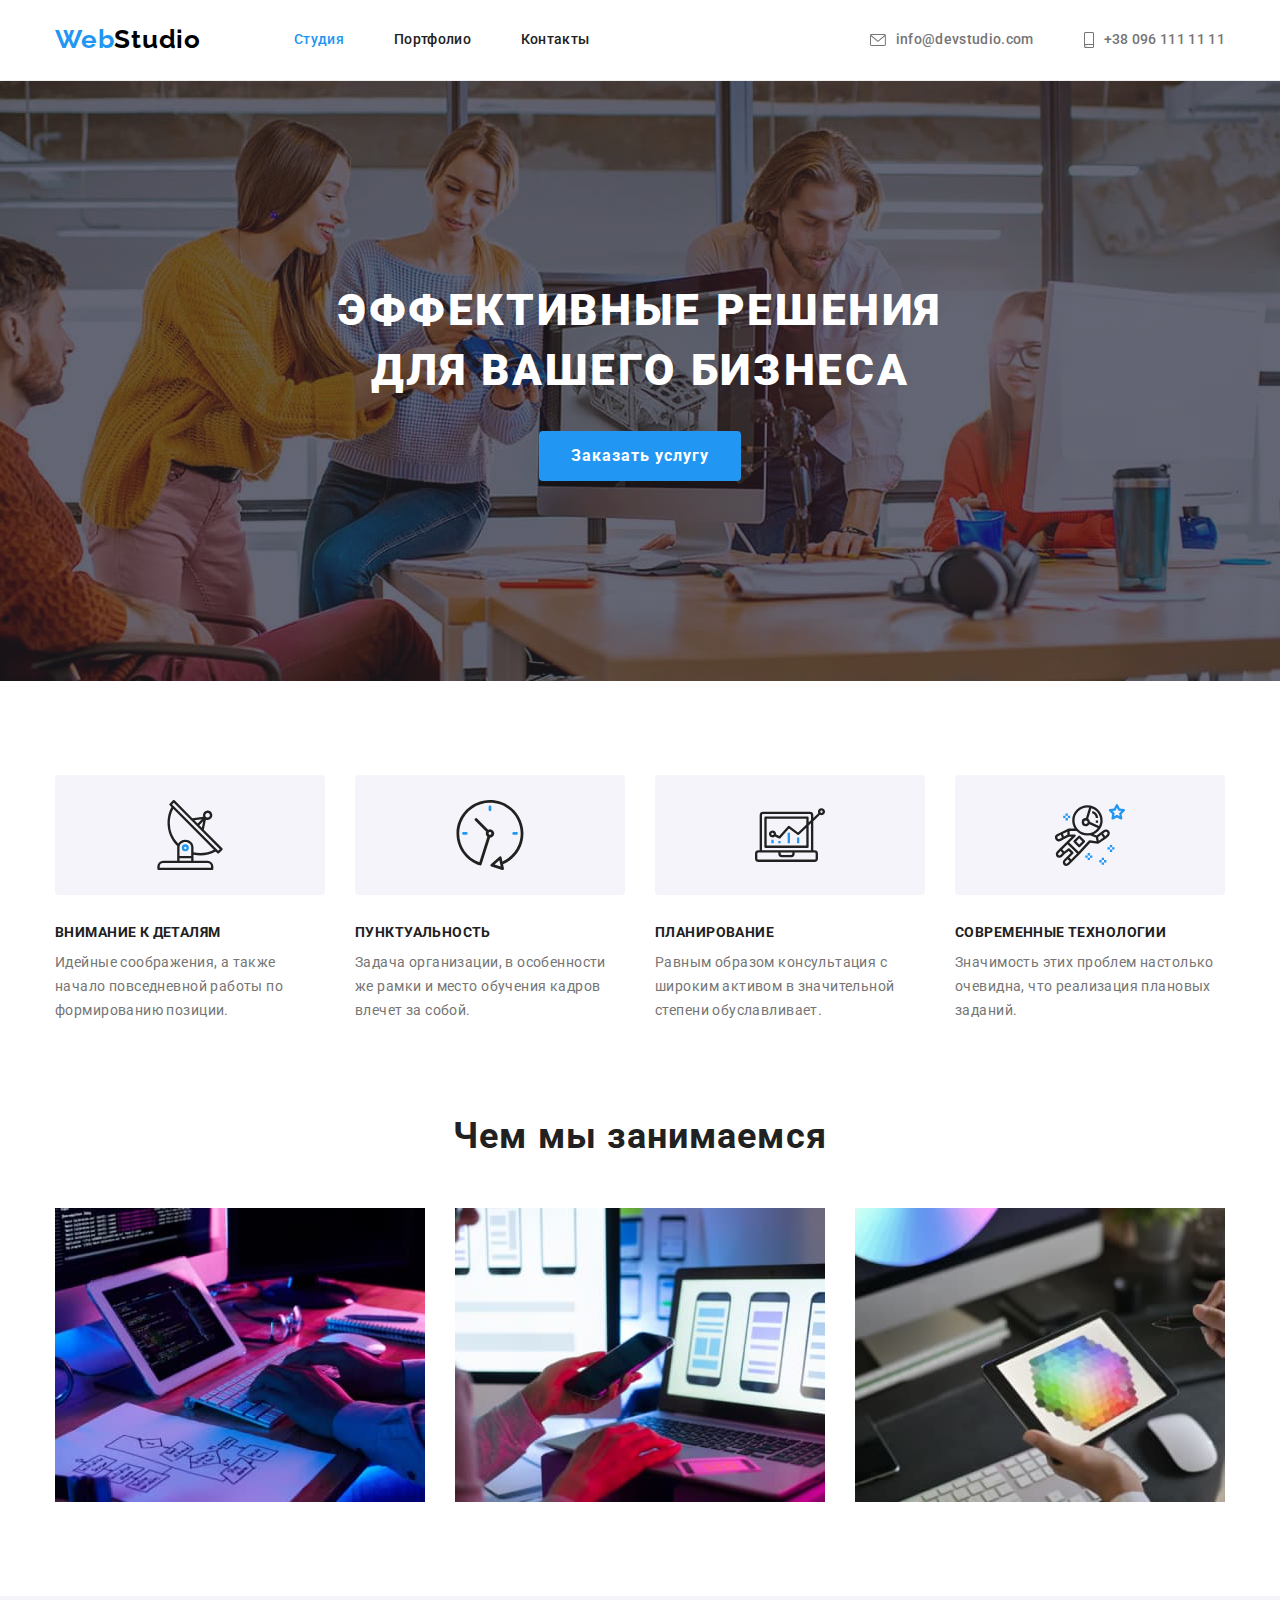
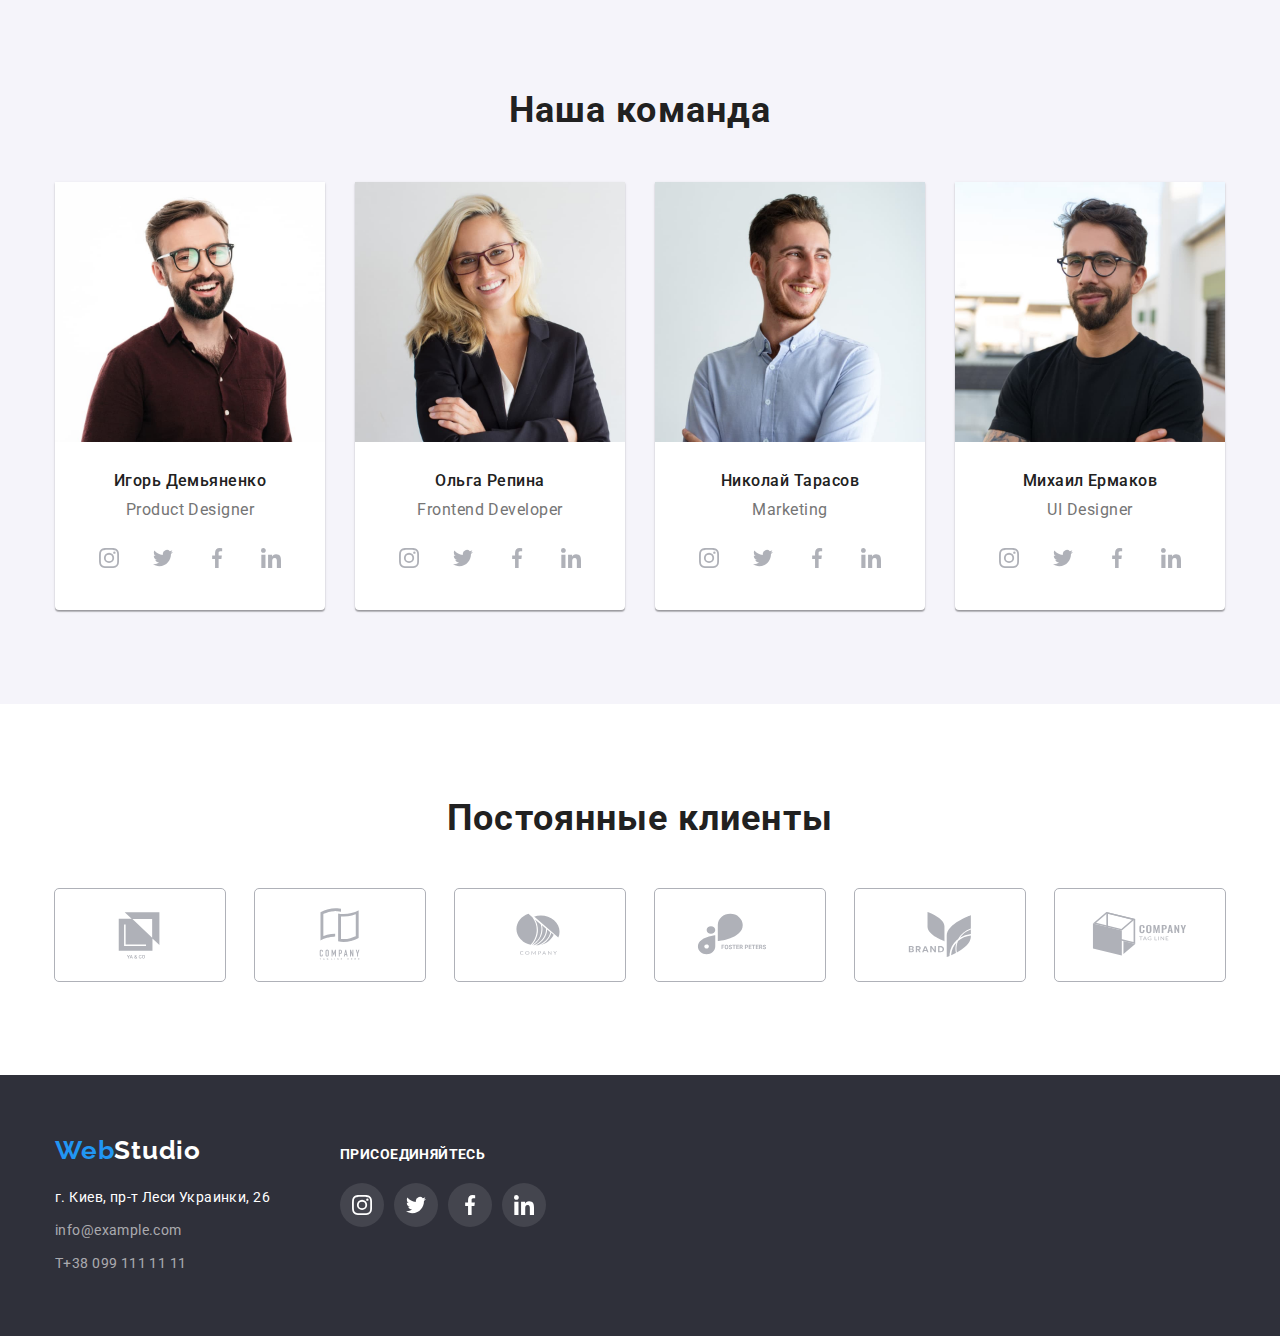
==== commit e3ac73ab: "FOCUS" ====
--- a/index.html
+++ b/index.html
@@ -306,42 +306,42 @@
           <ul class="clients-list list">
             <li class="item">
               <a href="" class="clients-link">
-                <svg class="clients-icon">
+                <svg class="clients-icon" tabindex="0">
                   <use href="./images/sprite.svg#icon-client-one"></use>
                 </svg>
               </a>
             </li>
             <li class="item">
               <a href="" class="clients-link">
-                <svg class="clients-icon">
+                <svg class="clients-icon" tabindex="0">
                   <use href="./images/sprite.svg#icon-client-two"></use>
                 </svg>
               </a>
             </li>
             <li class="item">
               <a href="" class="clients-link">
-                <svg class="clients-icon">
+                <svg class="clients-icon" tabindex="0">
                   <use href="./images/sprite.svg#icon-client-three"></use>
                 </svg>
               </a>
             </li>
             <li class="item">
               <a href="" class="clients-link">
-                <svg class="clients-icon">
+                <svg class="clients-icon" tabindex="0">
                   <use href="./images/sprite.svg#icon-client-four"></use>
                 </svg>
               </a>
             </li>
             <li class="item">
               <a href="" class="clients-link">
-                <svg class="clients-icon">
+                <svg class="clients-icon" tabindex="0">
                   <use href="./images/sprite.svg#icon-client-five"></use>
                 </svg>
               </a>
             </li>
             <li class="item">
               <a href="" class="clients-link">
-                <svg class="clients-icon">
+                <svg class="clients-icon" tabindex="0">
                   <use href="./images/sprite.svg#icon-client-six"></use>
                 </svg>
               </a>
--- a/css/styles.css
+++ b/css/styles.css
@@ -397,11 +397,13 @@
   fill: var(--white-color);
 }
 
-.social-icon:hover {
+.social-icon:hover,
+.social-icon:focus {
   fill: var(--white-color);
 }
 
-.social-link:hover {
+.social-link:hover,
+.social-link:focus {
   background-color: var(--accent-color);
 }
 
@@ -413,7 +415,8 @@
   background-color: var(--background-footer-icons);
 }
 
-.media-link:hover {
+.media-link:hover,
+.media-link:focus {
   background-color: var(--accent-color);
 }
 
@@ -423,6 +426,15 @@
 
 .clients-list .item:not(:last-child) {
   margin-right: 30px;
+}
+
+.clients-link {
+  display: block;
+  width: 170px;
+  height: 92px;
+  fill: var(--clients-gray);
+  outline: 1px solid var(--clients-gray);
+  border-radius: 4px;
 }
 
 .clients-icon {
@@ -430,13 +442,17 @@
   height: 92px;
   padding: 16px 32px;
   fill: var(--clients-gray);
-  outline: 1px solid var(--clients-gray);
-  border-radius: 4px;
-}
-
-.clients-icon:hover {
+}
+
+.clients-link:hover,
+.clients-link:focus {
+  outline: 1px solid var(--accent-color);
   fill: var(--accent-color);
-  outline: 1px solid var(--accent-color);
+}
+
+.clients-icon:hover,
+.clients-icon:focus {
+  fill: var(--accent-color);
 }
 
 .menu {
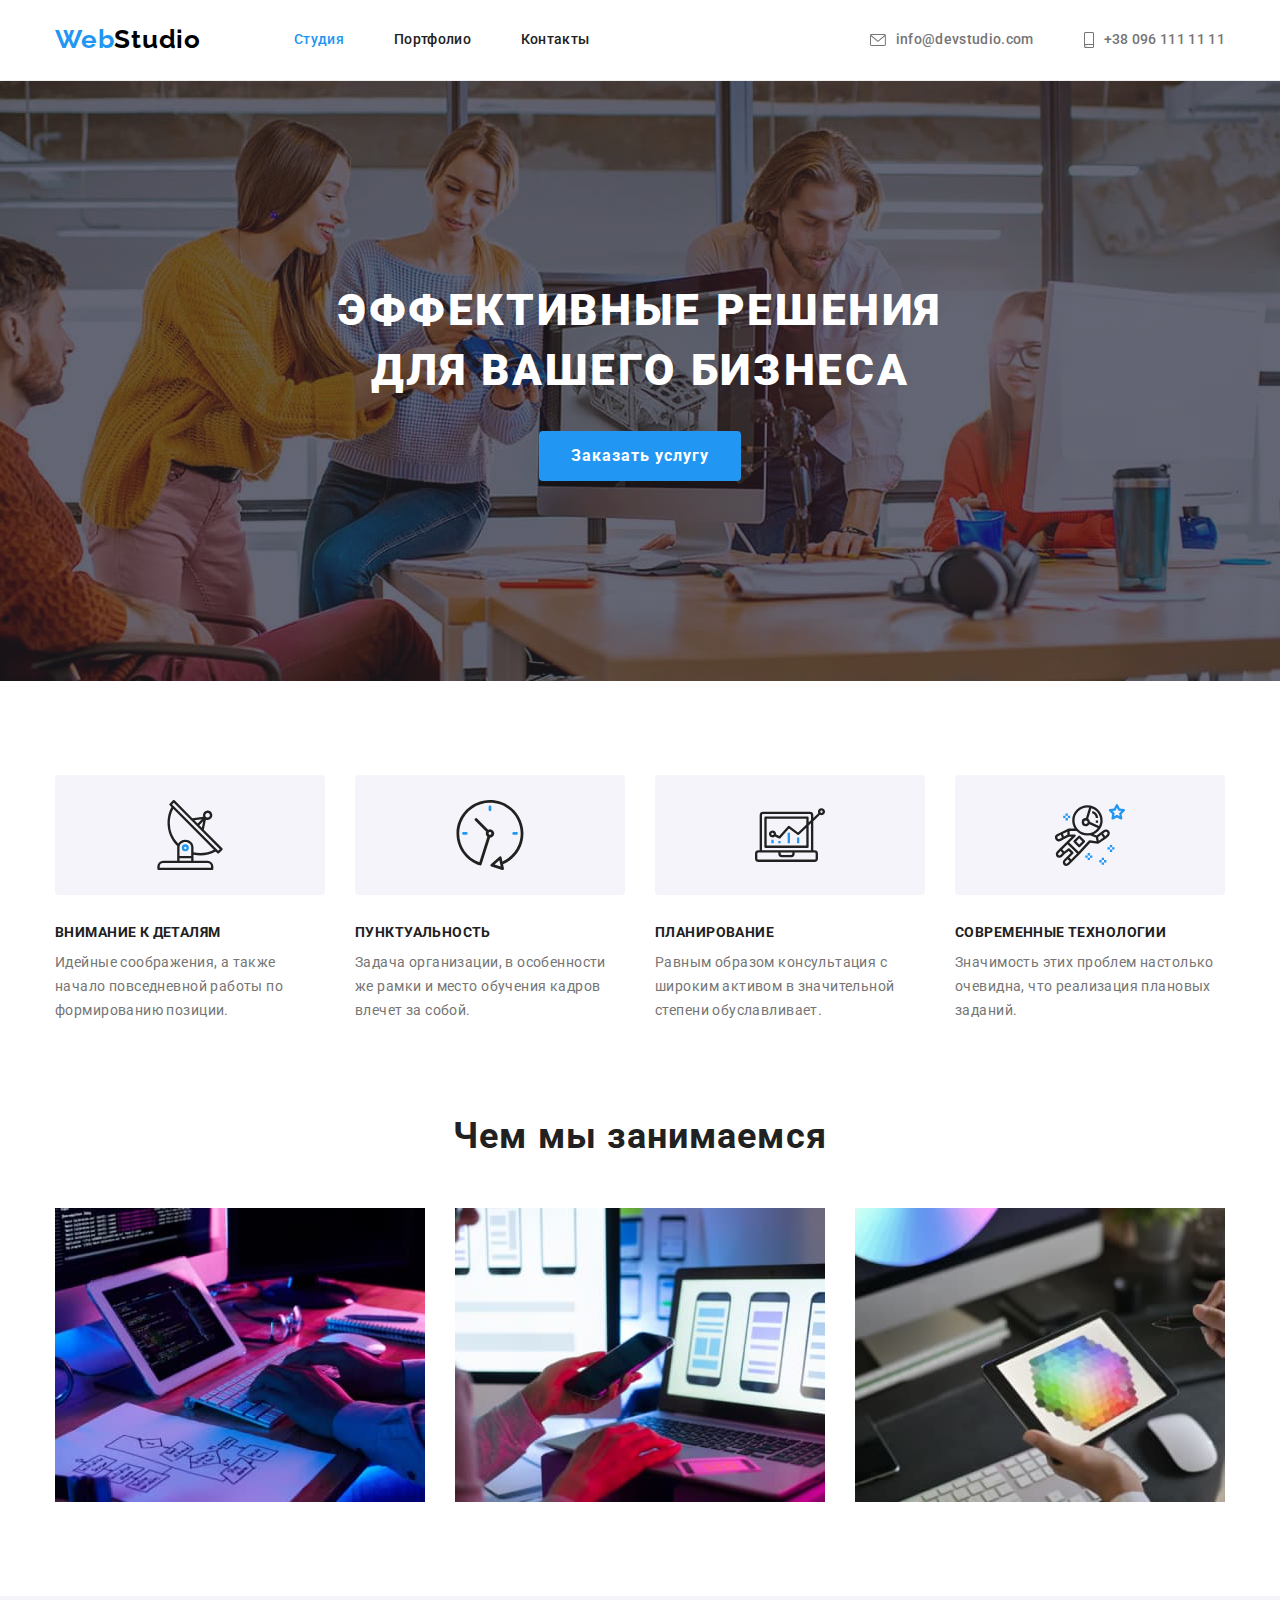
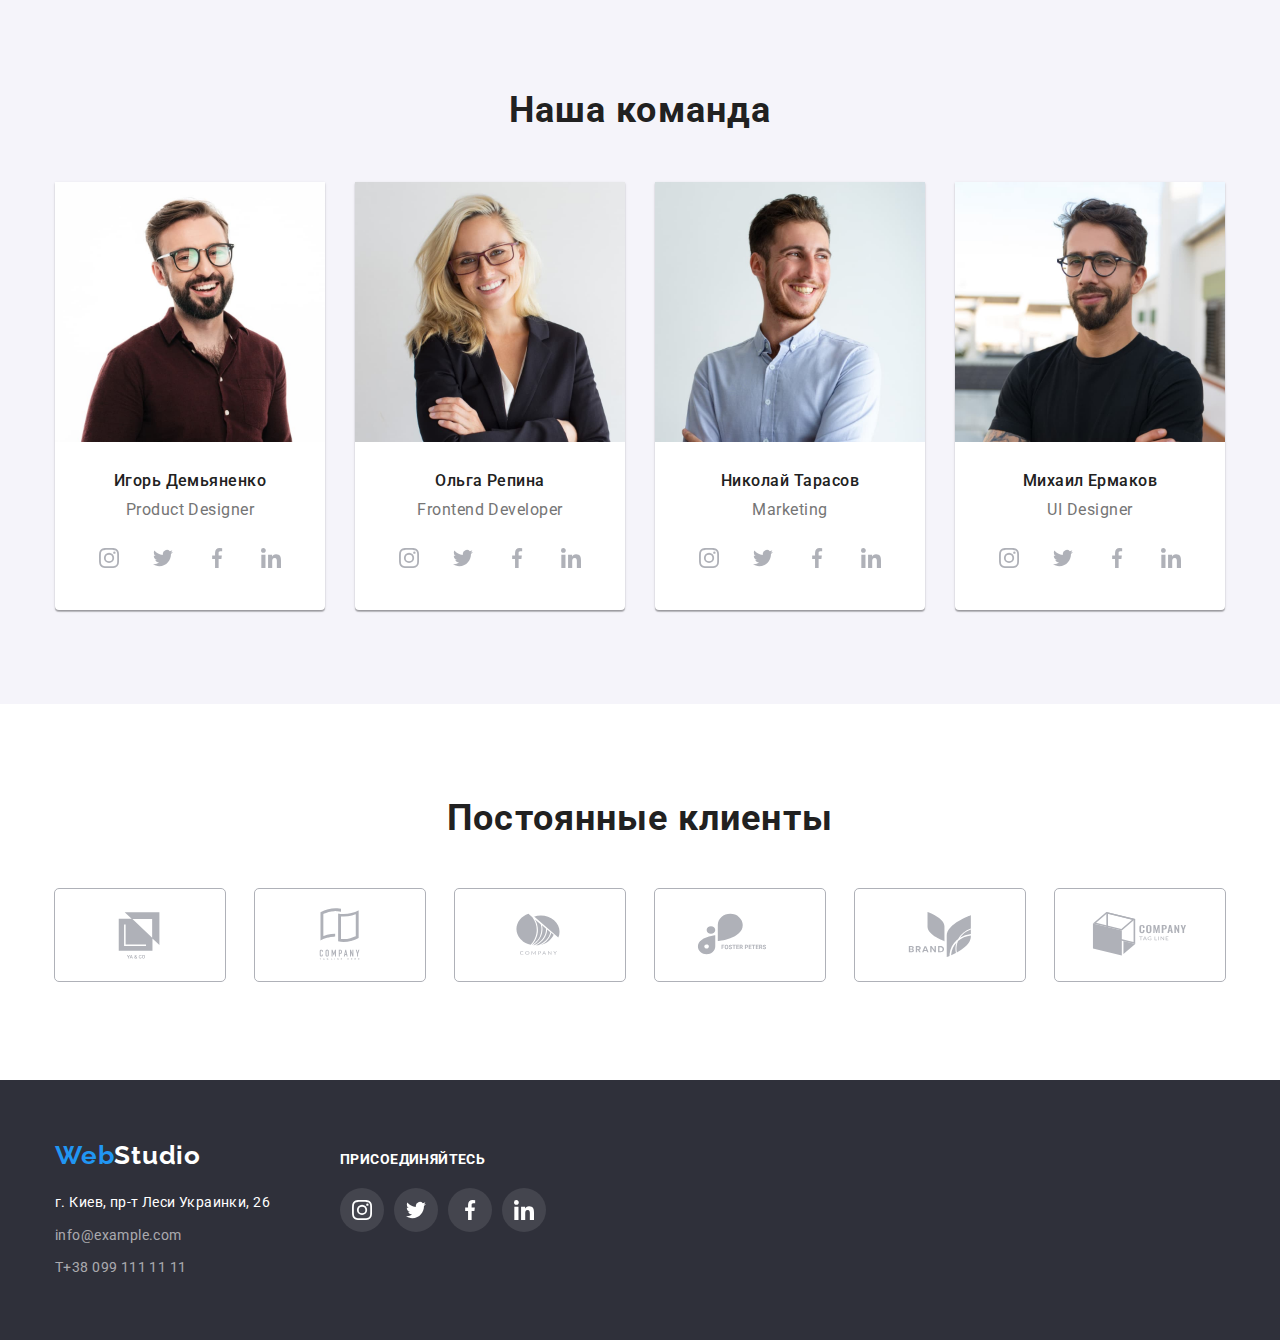
==== commit 5c7d72fe: "focus працює" ====
--- a/index.html
+++ b/index.html
@@ -35,7 +35,7 @@
         </nav>
         <ul class="contacts-list list">
           <li class="item">
-            <a href="mailto:info@devstudio.com" class="link">
+            <a href="mailto:info@devstudio.com" class="contacts-link link">
               <svg class="contacts-icon" width="16px" height="12px">
                 <use href="./images/sprite.svg#icon-envelope"></use>
               </svg>
@@ -43,7 +43,7 @@
             >
           </li>
           <li class="item">
-            <a href="tel:+380961111111" class="link">
+            <a href="tel:+380961111111" class="contacts-link link">
               <svg class="contacts-icon" width="10px" height="16px">
                 <use href="./images/sprite.svg#icon-smartphone"></use>
               </svg>
@@ -306,42 +306,42 @@
           <ul class="clients-list list">
             <li class="item">
               <a href="" class="clients-link">
-                <svg class="clients-icon" tabindex="0">
+                <svg class="clients-icon">
                   <use href="./images/sprite.svg#icon-client-one"></use>
                 </svg>
               </a>
             </li>
             <li class="item">
               <a href="" class="clients-link">
-                <svg class="clients-icon" tabindex="0">
+                <svg class="clients-icon">
                   <use href="./images/sprite.svg#icon-client-two"></use>
                 </svg>
               </a>
             </li>
             <li class="item">
               <a href="" class="clients-link">
-                <svg class="clients-icon" tabindex="0">
+                <svg class="clients-icon">
                   <use href="./images/sprite.svg#icon-client-three"></use>
                 </svg>
               </a>
             </li>
             <li class="item">
               <a href="" class="clients-link">
-                <svg class="clients-icon" tabindex="0">
+                <svg class="clients-icon">
                   <use href="./images/sprite.svg#icon-client-four"></use>
                 </svg>
               </a>
             </li>
             <li class="item">
               <a href="" class="clients-link">
-                <svg class="clients-icon" tabindex="0">
+                <svg class="clients-icon">
                   <use href="./images/sprite.svg#icon-client-five"></use>
                 </svg>
               </a>
             </li>
             <li class="item">
               <a href="" class="clients-link">
-                <svg class="clients-icon" tabindex="0">
+                <svg class="clients-icon">
                   <use href="./images/sprite.svg#icon-client-six"></use>
                 </svg>
               </a>
--- a/css/styles.css
+++ b/css/styles.css
@@ -141,6 +141,7 @@
 .site-nav .link:hover,
 .site-nav .link:focus {
   color: var(--accent-color);
+  outline: none;
 }
 
 .site-nav .link.current {
@@ -157,10 +158,15 @@
   fill: var(--primary-text-color);
 }
 
-.contacts-list .link:hover,
-.contacts-list .link:focus {
+.contacts-link {
+  display: block;
+}
+
+.contacts-link:hover,
+.contacts-link:focus {
   color: var(--accent-color);
   fill: var(--accent-color);
+  outline: none;
 }
 
 .contacts-icon {
@@ -358,6 +364,230 @@
   padding-right: 32px;
 }
 
+.clients-list {
+  display: flex;
+}
+
+.clients-list .item:not(:last-child) {
+  margin-right: 30px;
+}
+
+.clients-link {
+  display: inline-block;
+  width: 170px;
+  height: 92px;
+  border-radius: 4px;
+  fill: var(--clients-gray);
+  outline: 1px solid var(--clients-gray);
+}
+
+.clients-link:hover {
+  outline: 1px solid var(--accent-color);
+  fill: var(--accent-color);
+}
+
+.clients-link:focus {
+  outline: 1px solid var(--accent-color);
+  fill: var(--accent-color);
+}
+
+.clients-icon {
+  width: 170px;
+  height: 92px;
+  padding: 16px 32px;
+}
+
+.clients-icon:hover,
+.clients-icon:focus {
+  fill: var(--accent-color);
+}
+
+.menu {
+  display: flex;
+  justify-content: center;
+  margin-bottom: 50px;
+}
+
+.menu > .item:not(:last-child) {
+  margin-right: 8px;
+}
+
+.projects-list {
+  display: flex;
+  flex-wrap: wrap;
+}
+
+.project-name {
+  border: 1px solid var(--border-color);
+  border-top: none;
+}
+
+.projects-list .item {
+  width: 370px;
+  margin-right: 30px;
+  margin-bottom: 30px;
+}
+
+.projects-list .link {
+  display: block;
+}
+
+.projects-list .link:hover {
+  box-shadow: 0px 1px 1px rgba(0, 0, 0, 0.12), 0px 4px 4px rgba(0, 0, 0, 0.06),
+    1px 4px 6px rgba(0, 0, 0, 0.16);
+}
+
+.projects-list .link:focus {
+  outline: none;
+  box-shadow: 0px 1px 1px rgba(0, 0, 0, 0.12), 0px 4px 4px rgba(0, 0, 0, 0.06),
+    1px 4px 6px rgba(0, 0, 0, 0.16);
+}
+
+.projects-list > .item:nth-child(3n) {
+  margin-right: 0;
+}
+
+.projects-list .item:nth-last-child(-n + 3) {
+  margin-bottom: 0;
+}
+
+.projects-list .title {
+  margin-bottom: 4px;
+
+  font-weight: 700;
+  font-size: 18px;
+  line-height: 2;
+  letter-spacing: 0.06em;
+
+  color: var(--title-text-color);
+}
+
+.projects-list .description {
+  font-size: 16px;
+  line-height: 1.88;
+  letter-spacing: 0.03em;
+  color: var(--primary-text-color);
+}
+
+.project-name {
+  padding: 20px 24px;
+}
+
+.button {
+  font-family: inherit;
+  cursor: pointer;
+}
+
+.button-main {
+  padding: 10px 32px;
+  border-radius: 4px;
+  border: 0;
+  min-width: 200px;
+
+  text-align: center;
+  font-weight: 700;
+  font-size: 16px;
+  line-height: 1.88;
+  letter-spacing: 0.06em;
+
+  background-color: var(--accent-color);
+  color: var(--white-color);
+}
+
+.button-main:hover,
+.button-main:focus {
+  background-color: var(--main-button-hover);
+}
+
+.button-portfolio {
+  display: inline-block;
+  padding: 6px 22px;
+  border-radius: 4px;
+  border: 0;
+  text-align: center;
+
+  font-weight: 500;
+  font-size: 16px;
+  line-height: 1.63;
+  letter-spacing: 0.03em;
+
+  background-color: var(--button-background);
+  color: var(--title-text-color);
+}
+
+.button-portfolio:hover,
+.button-portfolio:focus {
+  background-color: var(--accent-color);
+  color: var(--white-color);
+  box-shadow: 0px 3px 1px rgba(0, 0, 0, 0.1), 0px 1px 2px rgba(0, 0, 0, 0.08),
+    0px 2px 2px rgba(0, 0, 0, 0.12);
+}
+
+.button-portfolio:focus {
+  outline: none;
+}
+
+.footer {
+  max-width: 1600px;
+  margin-left: auto;
+  margin-right: auto;
+  padding-top: 60px;
+  padding-bottom: 60px;
+
+  background-color: var(--background-footer);
+}
+
+.address {
+  margin-top: 20px;
+
+  font-style: normal;
+  font-size: 14px;
+  line-height: 1.7;
+  letter-spacing: 0.03em;
+  color: var(--white-color);
+}
+
+.footer-list .link {
+  font-style: normal;
+  font-size: 14px;
+  line-height: 1.7;
+  letter-spacing: 0.03em;
+  color: var(--footer-contacts);
+}
+
+.footer-list {
+  margin-top: 9px;
+}
+
+.footer-list > .item:not(:first-child) {
+  margin-top: 9px;
+}
+
+.footer-list .link:hover,
+.footer-list .link:focus {
+  color: var(--accent-color);
+  outline: none;
+}
+
+.media-text {
+  font-weight: 700;
+  font-size: 14px;
+  line-height: 1.14;
+  letter-spacing: 0.03em;
+  text-transform: uppercase;
+
+  color: var(--white-color);
+}
+
+.footer-container {
+  display: flex;
+  align-items: baseline;
+}
+
+.media-container {
+  margin-left: 70px;
+}
+
 .social-media {
   display: flex;
   margin-top: 16px;
@@ -381,13 +611,13 @@
   border-radius: 50%;
   width: 44px;
   height: 44px;
+  fill: var(--clients-gray);
 }
 
 .social-icon {
   width: 44px;
   height: 44px;
   padding: 12px;
-  fill: var(--clients-gray);
 }
 
 .footer-icon {
@@ -397,14 +627,11 @@
   fill: var(--white-color);
 }
 
-.social-icon:hover,
-.social-icon:focus {
-  fill: var(--white-color);
-}
-
 .social-link:hover,
 .social-link:focus {
   background-color: var(--accent-color);
+  outline: none;
+  fill: var(--white-color);
 }
 
 .media-link {
@@ -418,220 +645,5 @@
 .media-link:hover,
 .media-link:focus {
   background-color: var(--accent-color);
-}
-
-.clients-list {
-  display: flex;
-}
-
-.clients-list .item:not(:last-child) {
-  margin-right: 30px;
-}
-
-.clients-link {
-  display: block;
-  width: 170px;
-  height: 92px;
-  fill: var(--clients-gray);
-  outline: 1px solid var(--clients-gray);
-  border-radius: 4px;
-}
-
-.clients-icon {
-  width: 170px;
-  height: 92px;
-  padding: 16px 32px;
-  fill: var(--clients-gray);
-}
-
-.clients-link:hover,
-.clients-link:focus {
-  outline: 1px solid var(--accent-color);
-  fill: var(--accent-color);
-}
-
-.clients-icon:hover,
-.clients-icon:focus {
-  fill: var(--accent-color);
-}
-
-.menu {
-  display: flex;
-  justify-content: center;
-  margin-bottom: 50px;
-}
-
-.menu > .item:not(:last-child) {
-  margin-right: 8px;
-}
-
-.projects-list {
-  display: flex;
-  flex-wrap: wrap;
-}
-
-.project-name {
-  border: 1px solid var(--border-color);
-  border-top: none;
-}
-
-.projects-list .item {
-  width: 370px;
-  margin-right: 30px;
-  margin-bottom: 30px;
-}
-
-.projects-list .item:hover {
-  box-shadow: 0px 1px 1px rgba(0, 0, 0, 0.12), 0px 4px 4px rgba(0, 0, 0, 0.06),
-    1px 4px 6px rgba(0, 0, 0, 0.16);
-}
-
-.projects-list .item:focus {
   outline: none;
-  box-shadow: 0px 1px 1px rgba(0, 0, 0, 0.12), 0px 4px 4px rgba(0, 0, 0, 0.06),
-    1px 4px 6px rgba(0, 0, 0, 0.16);
-}
-
-.projects-list > .item:nth-child(3n) {
-  margin-right: 0;
-}
-
-.projects-list .item:nth-last-child(-n + 3) {
-  margin-bottom: 0;
-}
-
-.projects-list .title {
-  margin-bottom: 4px;
-
-  font-weight: 700;
-  font-size: 18px;
-  line-height: 2;
-  letter-spacing: 0.06em;
-
-  color: var(--title-text-color);
-}
-
-.projects-list .description {
-  font-size: 16px;
-  line-height: 1.88;
-  letter-spacing: 0.03em;
-  color: var(--primary-text-color);
-}
-
-.project-name {
-  padding: 20px 24px;
-}
-
-.button {
-  font-family: inherit;
-  cursor: pointer;
-}
-
-.button-main {
-  padding: 10px 32px;
-  border-radius: 4px;
-  border: 0;
-  min-width: 200px;
-
-  text-align: center;
-  font-weight: 700;
-  font-size: 16px;
-  line-height: 1.88;
-  letter-spacing: 0.06em;
-
-  background-color: var(--accent-color);
-  color: var(--white-color);
-}
-
-.button-main:hover,
-.button-main:focus {
-  background-color: var(--main-button-hover);
-}
-
-.button-portfolio {
-  display: inline-block;
-  padding: 6px 22px;
-  border-radius: 4px;
-  border: 0;
-  text-align: center;
-
-  font-weight: 500;
-  font-size: 16px;
-  line-height: 1.63;
-  letter-spacing: 0.03em;
-
-  background-color: var(--button-background);
-  color: var(--title-text-color);
-}
-
-.button-portfolio:hover,
-.button-portfolio:focus {
-  background-color: var(--accent-color);
-  color: var(--white-color);
-  box-shadow: 0px 3px 1px rgba(0, 0, 0, 0.1), 0px 1px 2px rgba(0, 0, 0, 0.08),
-    0px 2px 2px rgba(0, 0, 0, 0.12);
-}
-
-.button-portfolio:focus {
-  outline: none;
-}
-
-.footer {
-  max-width: 1600px;
-  margin-left: auto;
-  margin-right: auto;
-  padding-top: 60px;
-  padding-bottom: 60px;
-
-  background-color: var(--background-footer);
-}
-
-.address {
-  margin-top: 20px;
-
-  font-style: normal;
-  font-size: 14px;
-  line-height: 1.7;
-  letter-spacing: 0.03em;
-  color: var(--white-color);
-}
-
-.footer-list .link {
-  font-style: normal;
-  font-size: 14px;
-  line-height: 1.7;
-  letter-spacing: 0.03em;
-  color: var(--footer-contacts);
-}
-
-.footer-list {
-  margin-top: 9px;
-}
-
-.footer-list > .item:not(:first-child) {
-  margin-top: 9px;
-}
-
-.footer-list .link:hover,
-.footer-list .link:focus {
-  color: var(--accent-color);
-}
-
-.media-text {
-  font-weight: 700;
-  font-size: 14px;
-  line-height: 1.14;
-  letter-spacing: 0.03em;
-  text-transform: uppercase;
-
-  color: var(--white-color);
-}
-
-.footer-container {
-  display: flex;
-  align-items: baseline;
-}
-
-.media-container {
-  margin-left: 70px;
-}
+}
